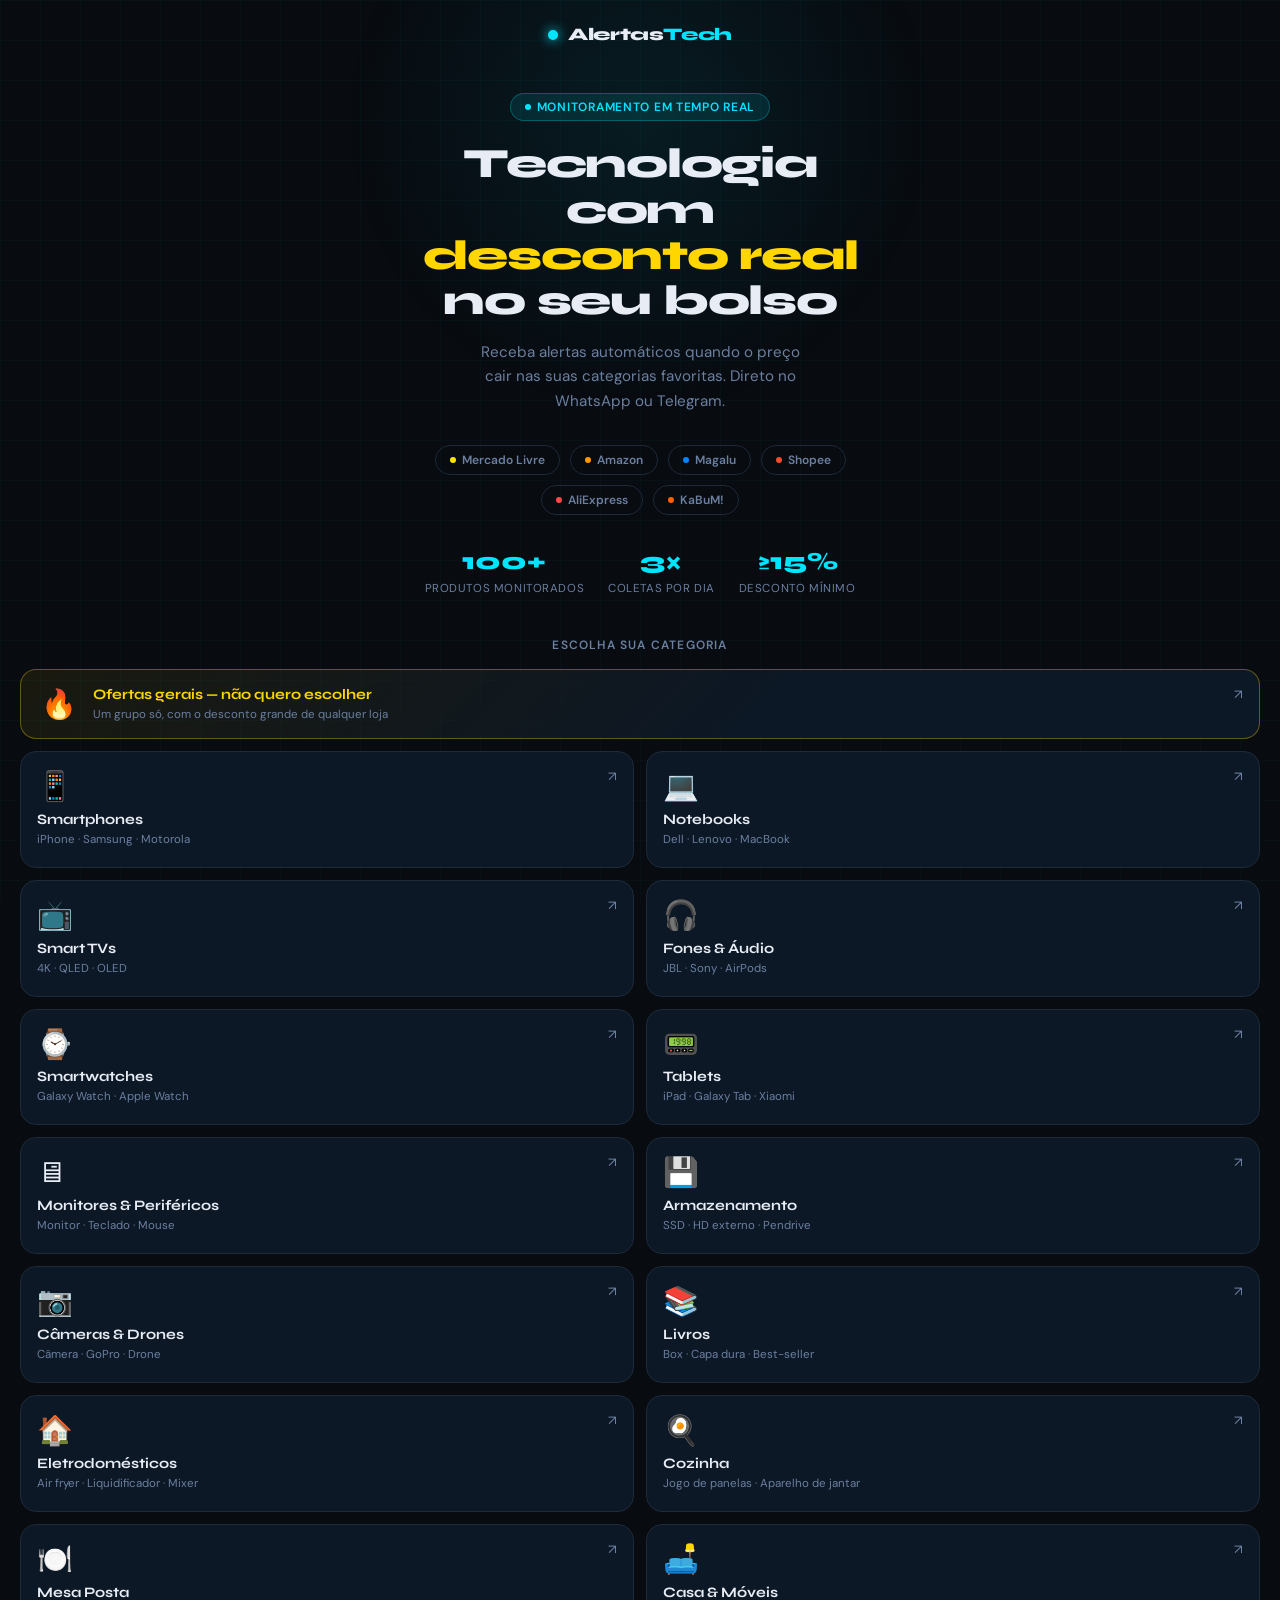
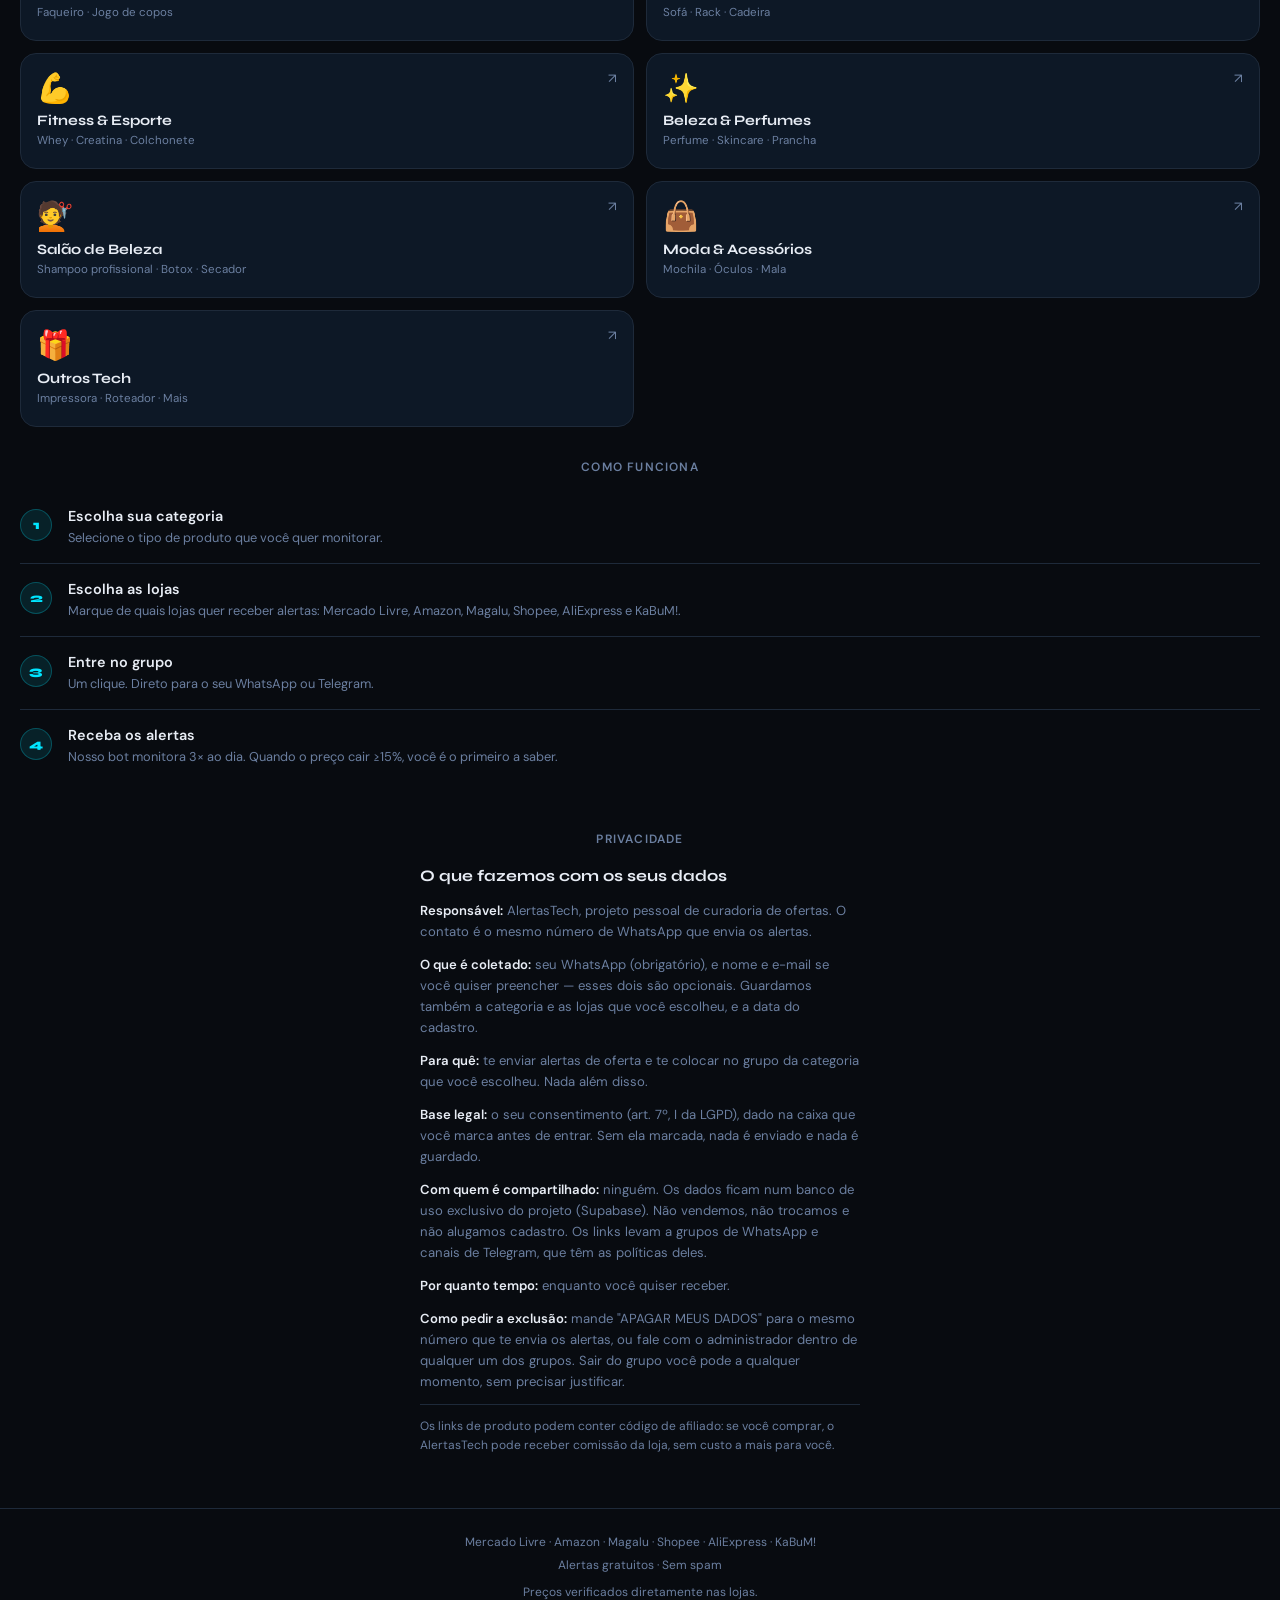
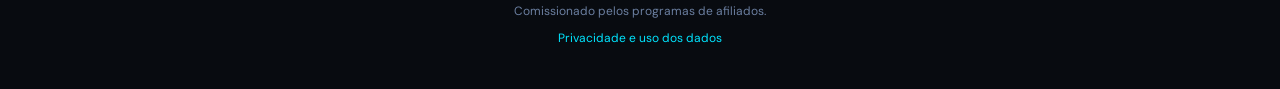
==== index.html @ dcb84d70 "feat(landing): card do Salao de Beleza, o 1o nicho de prestador de servico 20 categorias agora. O co" ====
<!DOCTYPE html>
<html lang="pt-BR">
<head>
<meta charset="UTF-8">
<meta name="viewport" content="width=device-width, initial-scale=1.0">
<title>AlertasTech — Ofertas de Tecnologia no seu WhatsApp ou Telegram</title>
<meta name="description" content="Receba alertas de ofertas reais em tecnologia diretamente no seu WhatsApp ou Telegram. Mercado Livre, Amazon e Magalu.">
<meta http-equiv="Cache-Control" content="no-cache, no-store, must-revalidate">
<meta http-equiv="Pragma" content="no-cache">
<meta http-equiv="Expires" content="0">
<link rel="preconnect" href="https://fonts.googleapis.com">
<link href="https://fonts.googleapis.com/css2?family=Syne:wght@700;800&family=DM+Sans:wght@400;500;600&display=swap" rel="stylesheet">
<style>
:root {
  --bg: #080B10;
  --surface: #0F1520;
  --border: #1E2A3A;
  --accent: #00E5FF;
  --accent2: #FFD600;
  --danger: #FF4D6D;
  --text: #E8EDF5;
  --muted: #6B7FA0;
  --card-bg: #0D1826;
}

*, *::before, *::after { box-sizing: border-box; margin: 0; padding: 0; }

body {
  background: var(--bg);
  color: var(--text);
  font-family: 'DM Sans', sans-serif;
  min-height: 100vh;
  overflow-x: hidden;
}

body::before {
  content: '';
  position: fixed;
  inset: 0;
  background-image:
    linear-gradient(rgba(0,229,255,.03) 1px, transparent 1px),
    linear-gradient(90deg, rgba(0,229,255,.03) 1px, transparent 1px);
  background-size: 40px 40px;
  pointer-events: none;
  z-index: 0;
}

body::after {
  content: '';
  position: fixed;
  top: -20%;
  left: 50%;
  transform: translateX(-50%);
  width: 600px;
  height: 600px;
  background: radial-gradient(circle, rgba(0,229,255,.08) 0%, transparent 70%);
  pointer-events: none;
  z-index: 0;
}

.container {
  max-width: 480px;
  margin: 0 auto;
  padding: 0 20px;
  position: relative;
  z-index: 1;
}

/* HEADER */
header {
  padding: 24px 20px 0;
  display: flex;
  align-items: center;
  justify-content: center;
  gap: 10px;
  position: relative;
  z-index: 1;
}
.logo-dot {
  width: 10px; height: 10px;
  background: var(--accent);
  border-radius: 50%;
  box-shadow: 0 0 12px var(--accent);
  animation: pulse 2s ease-in-out infinite;
}
@keyframes pulse {
  0%, 100% { opacity: 1; transform: scale(1); }
  50% { opacity: .6; transform: scale(1.4); }
}
.logo-text {
  font-family: 'Syne', sans-serif;
  font-size: 1.1rem;
  font-weight: 800;
  letter-spacing: -.02em;
  color: var(--text);
}
.logo-text span { color: var(--accent); }

/* HERO */
.hero {
  padding: 48px 20px 0;
  text-align: center;
  position: relative;
  z-index: 1;
}

.badge {
  display: inline-flex;
  align-items: center;
  gap: 6px;
  background: rgba(0,229,255,.1);
  border: 1px solid rgba(0,229,255,.25);
  border-radius: 100px;
  padding: 5px 14px;
  font-size: .75rem;
  font-weight: 600;
  color: var(--accent);
  letter-spacing: .06em;
  text-transform: uppercase;
  margin-bottom: 20px;
}
.badge-dot {
  width: 6px; height: 6px;
  background: var(--accent);
  border-radius: 50%;
  animation: pulse 1.5s ease-in-out infinite;
}

.hero h1 {
  font-family: 'Syne', sans-serif;
  font-size: clamp(2rem, 8vw, 2.6rem);
  font-weight: 800;
  line-height: 1.1;
  letter-spacing: -.03em;
  margin-bottom: 16px;
}
.hero h1 em {
  font-style: normal;
  color: var(--accent2);
  display: block;
}

.hero p {
  color: var(--muted);
  font-size: .95rem;
  line-height: 1.6;
  max-width: 340px;
  margin: 0 auto 32px;
}

/* LOJAS BADGES */
.lojas-hero {
  display: flex;
  justify-content: center;
  gap: 10px;
  flex-wrap: wrap;
  margin-bottom: 32px;
}
.loja-badge {
  display: inline-flex;
  align-items: center;
  gap: 6px;
  padding: 6px 14px;
  border-radius: 100px;
  border: 1px solid var(--border);
  font-size: .75rem;
  font-weight: 600;
  color: var(--muted);
}
.loja-badge-dot {
  width: 6px; height: 6px;
  border-radius: 50%;
  flex-shrink: 0;
}
.loja-badge-dot.ml { background: #FFE600; }
.loja-badge-dot.amz { background: #FF9900; }
.loja-badge-dot.mag { background: #0086FF; }
.loja-badge-dot.shp { background: #EE4D2D; }
.loja-badge-dot.ali { background: #FF4747; }
.loja-badge-dot.kbm { background: #FF6000; }

/* STATS */
.stats {
  display: flex;
  justify-content: center;
  gap: 24px;
  margin-bottom: 40px;
}
.stat {
  text-align: center;
}
.stat-num {
  font-family: 'Syne', sans-serif;
  font-size: 1.5rem;
  font-weight: 800;
  color: var(--accent);
  display: block;
}
.stat-label {
  font-size: .72rem;
  color: var(--muted);
  text-transform: uppercase;
  letter-spacing: .05em;
}

/* SECTION LABEL */
.section-label {
  text-align: center;
  font-size: .75rem;
  font-weight: 600;
  color: var(--muted);
  text-transform: uppercase;
  letter-spacing: .1em;
  margin-bottom: 16px;
  padding: 0 20px;
  position: relative;
  z-index: 1;
}

/* CATEGORIAS GRID */
.categorias {
  padding: 0 20px 32px;
  position: relative;
  z-index: 1;
}

.categorias-grid {
  display: grid;
  grid-template-columns: 1fr 1fr;
  gap: 12px;
}

.cat-card {
  background: var(--card-bg);
  border: 1px solid var(--border);
  border-radius: 16px;
  padding: 20px 16px;
  cursor: pointer;
  transition: all .2s ease;
  text-align: left;
  position: relative;
  overflow: hidden;
  -webkit-tap-highlight-color: transparent;
}
.cat-card::before {
  content: '';
  position: absolute;
  inset: 0;
  background: linear-gradient(135deg, rgba(0,229,255,.05) 0%, transparent 60%);
  opacity: 0;
  transition: opacity .2s;
}
.cat-card:hover::before,
.cat-card:active::before { opacity: 1; }
.cat-card:hover {
  border-color: rgba(0,229,255,.4);
  transform: translateY(-2px);
  box-shadow: 0 8px 24px rgba(0,0,0,.3), 0 0 0 1px rgba(0,229,255,.15);
}
.cat-card:active { transform: translateY(0); }

.cat-emoji {
  font-size: 1.8rem;
  display: block;
  margin-bottom: 10px;
  line-height: 1;
}
.cat-name {
  font-family: 'Syne', sans-serif;
  font-weight: 700;
  font-size: .9rem;
  color: var(--text);
  margin-bottom: 4px;
}
.cat-count {
  font-size: .72rem;
  color: var(--muted);
}
.cat-arrow {
  position: absolute;
  top: 16px; right: 16px;
  font-size: .85rem;
  color: var(--muted);
  transition: transform .2s, color .2s;
}
.cat-card:hover .cat-arrow {
  transform: translate(2px, -2px);
  color: var(--accent);
}

/* FULL WIDTH CARD */
.cat-card.full {
  grid-column: 1 / -1;
  display: flex;
  align-items: center;
  gap: 16px;
  padding: 16px 20px;
}
.cat-card.full .cat-emoji { margin-bottom: 0; }
.cat-card.full .cat-info { flex: 1; }

/* MODAL OVERLAY */
.modal-overlay {
  display: none;
  position: fixed;
  inset: 0;
  background: rgba(0,0,0,.8);
  backdrop-filter: blur(8px);
  z-index: 100;
  align-items: flex-end;
  justify-content: center;
}
.modal-overlay.active { display: flex; }

.modal {
  background: var(--surface);
  border: 1px solid var(--border);
  border-radius: 24px 24px 0 0;
  padding: 32px 24px 40px;
  width: 100%;
  max-width: 480px;
  max-height: 90vh;
  overflow-y: auto;
  animation: slideUp .3s cubic-bezier(.22,.61,.36,1);
}
@keyframes slideUp {
  from { transform: translateY(100%); opacity: 0; }
  to { transform: translateY(0); opacity: 1; }
}

.modal-handle {
  width: 40px; height: 4px;
  background: var(--border);
  border-radius: 2px;
  margin: 0 auto 24px;
}

.modal-cat {
  display: flex;
  align-items: center;
  gap: 12px;
  margin-bottom: 8px;
}
.modal-cat-emoji { font-size: 2rem; }
.modal-cat-name {
  font-family: 'Syne', sans-serif;
  font-size: 1.3rem;
  font-weight: 800;
}

.modal-subtitle {
  color: var(--muted);
  font-size: .875rem;
  margin-bottom: 28px;
  line-height: 1.5;
}

.modal-btns {
  display: flex;
  flex-direction: column;
  gap: 12px;
}

.btn {
  display: flex;
  align-items: center;
  justify-content: center;
  gap: 10px;
  padding: 16px 20px;
  border-radius: 14px;
  border: none;
  font-family: 'DM Sans', sans-serif;
  font-size: 1rem;
  font-weight: 600;
  cursor: pointer;
  text-decoration: none;
  transition: all .2s ease;
  -webkit-tap-highlight-color: transparent;
}

.btn-whatsapp {
  background: #25D366;
  color: #fff;
}
.btn-whatsapp:hover { background: #1ebe59; transform: translateY(-1px); }

.btn-telegram {
  background: #229ED9;
  color: #fff;
}
.btn-telegram:hover { background: #1b8ec2; transform: translateY(-1px); }

.btn-icon { font-size: 1.2rem; }

.btn:disabled {
  opacity: .35;
  cursor: not-allowed;
  transform: none !important;
  box-shadow: none !important;
}

/* STORE CHECKBOXES */
.lojas-section {
  margin-bottom: 16px;
}
.lojas-label {
  font-size: .75rem;
  font-weight: 600;
  color: var(--muted);
  text-transform: uppercase;
  letter-spacing: .08em;
  margin-bottom: 10px;
  display: block;
}
.lojas-grid {
  display: grid;
  grid-template-columns: 1fr 1fr;
  gap: 8px;
}
.loja-check {
  flex: 1;
  display: flex;
  align-items: center;
  gap: 8px;
  background: var(--card-bg);
  border: 1px solid var(--border);
  border-radius: 10px;
  padding: 10px 12px;
  cursor: pointer;
  user-select: none;
  transition: all .2s;
}
.loja-check:hover { border-color: rgba(0,229,255,.3); }
.loja-check input[type=checkbox] { display: none; }
.loja-check-ui {
  width: 18px; height: 18px;
  border: 2px solid var(--muted);
  border-radius: 4px;
  flex-shrink: 0;
  display: flex; align-items: center; justify-content: center;
  transition: all .2s;
  background: var(--bg);
}
.loja-check input:checked ~ .loja-check-ui {
  border-color: var(--accent);
  background: var(--accent);
}
.loja-check input:checked ~ .loja-check-ui::after {
  content: '\2713';
  color: var(--bg);
  font-size: .7rem;
  font-weight: 700;
}
.loja-check.ml input:checked ~ .loja-check-ui { border-color: #FFE600; background: #FFE600; }
.loja-check.ml input:checked ~ .loja-check-ui::after { color: #000; }
.loja-check.amz input:checked ~ .loja-check-ui { border-color: #FF9900; background: #FF9900; }
.loja-check.amz input:checked ~ .loja-check-ui::after { color: #000; }
.loja-check.mag input:checked ~ .loja-check-ui { border-color: #0086FF; background: #0086FF; }
.loja-check.mag input:checked ~ .loja-check-ui::after { color: #fff; }
.loja-check.shp input:checked ~ .loja-check-ui { border-color: #EE4D2D; background: #EE4D2D; }
.loja-check.shp input:checked ~ .loja-check-ui::after { color: #fff; }
.loja-check.ali input:checked ~ .loja-check-ui { border-color: #FF4747; background: #FF4747; }
.loja-check.ali input:checked ~ .loja-check-ui::after { color: #fff; }
.loja-check.kbm input:checked ~ .loja-check-ui { border-color: #FF6000; background: #FF6000; }
.loja-check.kbm input:checked ~ .loja-check-ui::after { color: #fff; }
.loja-check-name {
  font-size: .8rem;
  font-weight: 600;
  color: var(--text);
  line-height: 1.2;
}
.loja-check input:not(:checked) ~ .loja-check-name { color: var(--muted); }

/* CAPTCHA CHECKBOX */
.captcha-box {
  display: flex;
  align-items: center;
  gap: 14px;
  background: var(--card-bg);
  border: 1px solid var(--border);
  border-radius: 12px;
  padding: 14px 16px;
  margin-bottom: 16px;
  cursor: pointer;
  user-select: none;
  transition: border-color .2s;
}
.captcha-box:hover { border-color: rgba(0,229,255,.3); }
.captcha-box input[type=checkbox] { display: none; }

.captcha-check-ui {
  width: 24px; height: 24px;
  border: 2px solid var(--muted);
  border-radius: 4px;
  flex-shrink: 0;
  display: flex; align-items: center; justify-content: center;
  transition: all .2s;
  background: var(--bg);
}
.captcha-box input:checked ~ .captcha-check-ui {
  background: #4caf50;
  border-color: #4caf50;
}
.captcha-box input:checked ~ .captcha-check-ui::after {
  content: '\2713';
  color: #fff;
  font-size: .9rem;
  font-weight: 700;
}
.captcha-text { flex: 1; }
.captcha-label-txt {
  display: block;
  font-size: .9rem;
  font-weight: 600;
  color: var(--text);
}
.captcha-sub {
  font-size: .7rem;
  color: var(--muted);
}
.captcha-logo { font-size: 1.4rem; }

.field-group {
  display: flex;
  flex-direction: column;
  gap: 10px;
  margin-bottom: 16px;
}
.field-group input {
  background: var(--bg);
  border: 1px solid var(--border);
  border-radius: 12px;
  padding: 14px 16px;
  font-family: 'DM Sans', sans-serif;
  font-size: 1rem;
  color: var(--text);
  outline: none;
  transition: border-color .2s;
  -webkit-appearance: none;
}
.field-group input::placeholder { color: var(--muted); }
.field-group input:focus { border-color: rgba(0,229,255,.5); }
.field-group input:invalid:not(:placeholder-shown) { border-color: var(--danger); }

.form-erro {
  font-size: .8rem;
  color: var(--danger);
  margin-bottom: 8px;
  min-height: 18px;
}

.modal-close {
  margin-top: 16px;
  width: 100%;
  background: transparent;
  border: 1px solid var(--border);
  color: var(--muted);
  padding: 12px;
  border-radius: 12px;
  font-family: 'DM Sans', sans-serif;
  font-size: .875rem;
  cursor: pointer;
  transition: all .2s;
}
.modal-close:hover { background: var(--card-bg); color: var(--text); }

/* COMO FUNCIONA */
.how {
  padding: 0 20px 48px;
  position: relative;
  z-index: 1;
}
.how-steps {
  display: flex;
  flex-direction: column;
  gap: 0;
}
.step {
  display: flex;
  gap: 16px;
  align-items: flex-start;
  padding: 16px 0;
  border-bottom: 1px solid var(--border);
}
.step:last-child { border-bottom: none; }
.step-num {
  width: 32px; height: 32px;
  background: rgba(0,229,255,.1);
  border: 1px solid rgba(0,229,255,.25);
  border-radius: 50%;
  display: flex; align-items: center; justify-content: center;
  font-family: 'Syne', sans-serif;
  font-size: .8rem;
  font-weight: 800;
  color: var(--accent);
  flex-shrink: 0;
  margin-top: 2px;
}
.step-title {
  font-weight: 600;
  font-size: .9rem;
  margin-bottom: 3px;
}
.step-desc {
  font-size: .8rem;
  color: var(--muted);
  line-height: 1.5;
}

/* FOOTER */
footer {
  text-align: center;
  padding: 24px 20px 40px;
  color: var(--muted);
  font-size: .75rem;
  line-height: 1.6;
  position: relative;
  z-index: 1;
  border-top: 1px solid var(--border);
}
footer a { color: var(--accent); text-decoration: none; }

/* OFERTAS GERAIS — o card de quem não quer escolher categoria */
.cat-card.destaque {
  border-color: rgba(255,214,0,.35);
  background: linear-gradient(135deg, rgba(255,214,0,.07) 0%, var(--card-bg) 60%);
}
.cat-card.destaque .cat-name { color: var(--accent2); }

/* CONSENTIMENTO (LGPD) */
.consent-box { align-items: flex-start; }
.consent-box .captcha-check-ui { margin-top: 2px; }
.consent-box .captcha-sub { line-height: 1.5; }
.consent-link {
  font-size: .75rem;
  margin: -8px 0 14px;
  text-align: right;
}
.consent-link a { color: var(--accent); text-decoration: underline; }

/* AVISOS DO FORMULÁRIO */
.tg-nota {
  font-size: .75rem;
  color: var(--muted);
  margin-top: 10px;
  line-height: 1.5;
}
.form-aviso {
  display: none;
  margin-top: 12px;
  padding: 12px 14px;
  border-radius: 12px;
  border: 1px solid rgba(255,214,0,.4);
  background: rgba(255,214,0,.08);
  color: var(--accent2);
  font-size: .8rem;
  line-height: 1.5;
}
.form-aviso.ativo { display: block; }
.form-aviso a { color: var(--accent); }

/* PRIVACIDADE */
.privacidade {
  max-width: 480px;
  margin: 0 auto;
  padding: 0 20px 40px;
  position: relative;
  z-index: 1;
  font-size: .82rem;
  line-height: 1.6;
  color: var(--muted);
}
.privacidade p { margin-bottom: 12px; }
.privacidade strong { color: var(--text); font-weight: 600; }
.priv-titulo {
  font-family: 'Syne', sans-serif;
  font-size: 1rem;
  color: var(--text);
  margin-bottom: 12px;
}
.priv-rodape {
  border-top: 1px solid var(--border);
  padding-top: 12px;
  font-size: .75rem;
}

@keyframes tapVibrate {
  0%, 100% { transform: scale(1); }
  50% { transform: scale(.96); }
}
.tapped { animation: tapVibrate .15s ease; }
</style>
</head>
<body>

<header>
  <div class="logo-dot"></div>
  <div class="logo-text">Alertas<span>Tech</span></div>
</header>

<!-- <main> existe para o leitor de tela: com ele, quem usa NVDA/VoiceOver pula
     direto ao conteúdo em vez de ouvir o cabeçalho a cada visita. Sem ele o
     Lighthouse reprovava `landmark-one-main`. -->
<main>

<section class="hero">
  <div class="container">
    <div class="badge"><span class="badge-dot"></span>Monitoramento em tempo real</div>
    <h1>Tecnologia com <em>desconto real</em> no seu bolso</h1>
    <p>Receba alertas automáticos quando o preço cair nas suas categorias favoritas. Direto no WhatsApp ou Telegram.</p>

    <div class="lojas-hero">
      <span class="loja-badge"><span class="loja-badge-dot ml"></span>Mercado Livre</span>
      <span class="loja-badge"><span class="loja-badge-dot amz"></span>Amazon</span>
      <span class="loja-badge"><span class="loja-badge-dot mag"></span>Magalu</span>
      <span class="loja-badge"><span class="loja-badge-dot shp"></span>Shopee</span>
      <span class="loja-badge"><span class="loja-badge-dot ali"></span>AliExpress</span>
      <span class="loja-badge"><span class="loja-badge-dot kbm"></span>KaBuM!</span>
    </div>

    <div class="stats">
      <div class="stat">
        <span class="stat-num" id="stat-produtos">100+</span>
        <span class="stat-label">Produtos monitorados</span>
      </div>
      <div class="stat">
        <span class="stat-num">3&times;</span>
        <span class="stat-label">Coletas por dia</span>
      </div>
      <div class="stat">
        <span class="stat-num">&ge;15%</span>
        <span class="stat-label">Desconto m&iacute;nimo</span>
      </div>
    </div>
  </div>
</section>

<div class="section-label">Escolha sua categoria</div>

<section class="categorias">
  <div class="categorias-grid">

    <div class="cat-card full destaque" data-slug="geral" onclick="abrirModal('🔥','Ofertas gerais','geral')">
      <span class="cat-emoji">🔥</span>
      <div class="cat-info">
        <div class="cat-name">Ofertas gerais — não quero escolher</div>
        <div class="cat-count">Um grupo só, com o desconto grande de qualquer loja</div>
      </div>
      <span class="cat-arrow">↗</span>
    </div>

    <div class="cat-card" data-slug="smartphone" onclick="abrirModal('📱','Smartphones','smartphone')">
      <span class="cat-emoji">📱</span>
      <div class="cat-name">Smartphones</div>
      <div class="cat-count">iPhone · Samsung · Motorola</div>
      <span class="cat-arrow">↗</span>
    </div>

    <div class="cat-card" data-slug="notebook" onclick="abrirModal('💻','Notebooks','notebook')">
      <span class="cat-emoji">💻</span>
      <div class="cat-name">Notebooks</div>
      <div class="cat-count">Dell · Lenovo · MacBook</div>
      <span class="cat-arrow">↗</span>
    </div>

    <div class="cat-card" data-slug="smart-tv" onclick="abrirModal('📺','Smart TVs','smart-tv')">
      <span class="cat-emoji">📺</span>
      <div class="cat-name">Smart TVs</div>
      <div class="cat-count">4K · QLED · OLED</div>
      <span class="cat-arrow">↗</span>
    </div>

    <div class="cat-card" data-slug="fone-audio" onclick="abrirModal('🎧','Fones & Áudio','fone-audio')">
      <span class="cat-emoji">🎧</span>
      <div class="cat-name">Fones & Áudio</div>
      <div class="cat-count">JBL · Sony · AirPods</div>
      <span class="cat-arrow">↗</span>
    </div>

    <div class="cat-card" data-slug="smartwatch" onclick="abrirModal('⌚','Smartwatches','smartwatch')">
      <span class="cat-emoji">⌚</span>
      <div class="cat-name">Smartwatches</div>
      <div class="cat-count">Galaxy Watch · Apple Watch</div>
      <span class="cat-arrow">↗</span>
    </div>

    <div class="cat-card" data-slug="tablet" onclick="abrirModal('📟','Tablets','tablet')">
      <span class="cat-emoji">📟</span>
      <div class="cat-name">Tablets</div>
      <div class="cat-count">iPad · Galaxy Tab · Xiaomi</div>
      <span class="cat-arrow">↗</span>
    </div>

    <div class="cat-card" data-slug="monitor" onclick="abrirModal('🖥','Monitores & Periféricos','monitor')">
      <span class="cat-emoji">🖥</span>
      <div class="cat-name">Monitores & Periféricos</div>
      <div class="cat-count">Monitor · Teclado · Mouse</div>
      <span class="cat-arrow">↗</span>
    </div>

    <div class="cat-card" data-slug="armazenamento" onclick="abrirModal('💾','Armazenamento','armazenamento')">
      <span class="cat-emoji">💾</span>
      <div class="cat-name">Armazenamento</div>
      <div class="cat-count">SSD · HD externo · Pendrive</div>
      <span class="cat-arrow">↗</span>
    </div>

    <div class="cat-card" data-slug="camera" onclick="abrirModal('📷','Câmeras & Drones','camera')">
      <span class="cat-emoji">📷</span>
      <div class="cat-name">Câmeras & Drones</div>
      <div class="cat-count">Câmera · GoPro · Drone</div>
      <span class="cat-arrow">↗</span>
    </div>

    <div class="cat-card" data-slug="livros" onclick="abrirModal('📚','Livros','livros')">
      <span class="cat-emoji">📚</span>
      <div class="cat-name">Livros</div>
      <div class="cat-count">Box · Capa dura · Best-seller</div>
      <span class="cat-arrow">↗</span>
    </div>

    <div class="cat-card" data-slug="eletrodomestico" onclick="abrirModal('🏠','Eletrodomésticos','eletrodomestico')">
      <span class="cat-emoji">🏠</span>
      <div class="cat-name">Eletrodomésticos</div>
      <div class="cat-count">Air fryer · Liquidificador · Mixer</div>
      <span class="cat-arrow">↗</span>
    </div>

    <div class="cat-card" data-slug="cozinha" onclick="abrirModal('🍳','Cozinha','cozinha')">
      <span class="cat-emoji">🍳</span>
      <div class="cat-name">Cozinha</div>
      <div class="cat-count">Jogo de panelas · Aparelho de jantar</div>
      <span class="cat-arrow">↗</span>
    </div>

    <div class="cat-card" data-slug="mesa-posta" onclick="abrirModal('🍽️','Mesa Posta','mesa-posta')">
      <span class="cat-emoji">🍽️</span>
      <div class="cat-name">Mesa Posta</div>
      <div class="cat-count">Faqueiro · Jogo de copos</div>
      <span class="cat-arrow">↗</span>
    </div>

    <div class="cat-card" data-slug="casa-moveis" onclick="abrirModal('🛋️','Casa & Móveis','casa-moveis')">
      <span class="cat-emoji">🛋️</span>
      <div class="cat-name">Casa & Móveis</div>
      <div class="cat-count">Sofá · Rack · Cadeira</div>
      <span class="cat-arrow">↗</span>
    </div>

    <div class="cat-card" data-slug="fitness" onclick="abrirModal('💪','Fitness & Esporte','fitness')">
      <span class="cat-emoji">💪</span>
      <div class="cat-name">Fitness & Esporte</div>
      <div class="cat-count">Whey · Creatina · Colchonete</div>
      <span class="cat-arrow">↗</span>
    </div>

    <div class="cat-card" data-slug="beleza" onclick="abrirModal('✨','Beleza & Perfumes','beleza')">
      <span class="cat-emoji">✨</span>
      <div class="cat-name">Beleza & Perfumes</div>
      <div class="cat-count">Perfume · Skincare · Prancha</div>
      <span class="cat-arrow">↗</span>
    </div>

    <div class="cat-card" data-slug="salao" onclick="abrirModal('💇','Salão de Beleza','salao')">
      <span class="cat-emoji">💇</span>
      <div class="cat-name">Salão de Beleza</div>
      <div class="cat-count">Shampoo profissional · Botox · Secador</div>
      <span class="cat-arrow">↗</span>
    </div>

    <div class="cat-card" data-slug="moda" onclick="abrirModal('👜','Moda & Acessórios','moda')">
      <span class="cat-emoji">👜</span>
      <div class="cat-name">Moda & Acessórios</div>
      <div class="cat-count">Mochila · Óculos · Mala</div>
      <span class="cat-arrow">↗</span>
    </div>

    <div class="cat-card" data-slug="outros" onclick="abrirModal('🎁','Outros Tech','outros')">
      <span class="cat-emoji">🎁</span>
      <div class="cat-name">Outros Tech</div>
      <div class="cat-count">Impressora · Roteador · Mais</div>
      <span class="cat-arrow">↗</span>
    </div>

  </div>
</section>

<div class="section-label">Como funciona</div>

<section class="how">
  <div class="how-steps">
    <div class="step">
      <div class="step-num">1</div>
      <div>
        <div class="step-title">Escolha sua categoria</div>
        <div class="step-desc">Selecione o tipo de produto que você quer monitorar.</div>
      </div>
    </div>
    <div class="step">
      <div class="step-num">2</div>
      <div>
        <div class="step-title">Escolha as lojas</div>
        <div class="step-desc">Marque de quais lojas quer receber alertas: Mercado Livre, Amazon, Magalu, Shopee, AliExpress e KaBuM!.</div>
      </div>
    </div>
    <div class="step">
      <div class="step-num">3</div>
      <div>
        <div class="step-title">Entre no grupo</div>
        <div class="step-desc">Um clique. Direto para o seu WhatsApp ou Telegram.</div>
      </div>
    </div>
    <div class="step">
      <div class="step-num">4</div>
      <div>
        <div class="step-title">Receba os alertas</div>
        <div class="step-desc">Nosso bot monitora 3× ao dia. Quando o preço cair ≥15%, você é o primeiro a saber.</div>
      </div>
    </div>
  </div>
</section>

<div class="section-label">Privacidade</div>

<section class="privacidade" id="privacidade">
  <h2 class="priv-titulo">O que fazemos com os seus dados</h2>
  <p><strong>Responsável:</strong> AlertasTech, projeto pessoal de curadoria de
    ofertas. O contato é o mesmo número de WhatsApp que envia os alertas.</p>
  <p><strong>O que é coletado:</strong> seu WhatsApp (obrigatório), e nome e
    e-mail se você quiser preencher — esses dois são opcionais. Guardamos
    também a categoria e as lojas que você escolheu, e a data do cadastro.</p>
  <p><strong>Para quê:</strong> te enviar alertas de oferta e te colocar no
    grupo da categoria que você escolheu. Nada além disso.</p>
  <p><strong>Base legal:</strong> o seu consentimento (art. 7º, I da LGPD),
    dado na caixa que você marca antes de entrar. Sem ela marcada, nada é
    enviado e nada é guardado.</p>
  <p><strong>Com quem é compartilhado:</strong> ninguém. Os dados ficam num
    banco de uso exclusivo do projeto (Supabase). Não vendemos, não trocamos e
    não alugamos cadastro. Os links levam a grupos de WhatsApp e canais de
    Telegram, que têm as políticas deles.</p>
  <p><strong>Por quanto tempo:</strong> enquanto você quiser receber.</p>
  <p><strong>Como pedir a exclusão:</strong> mande "APAGAR MEUS DADOS" para o
    mesmo número que te envia os alertas, ou fale com o administrador dentro de
    qualquer um dos grupos. Sair do grupo você pode a qualquer momento, sem
    precisar justificar.</p>
  <p class="priv-rodape">Os links de produto podem conter código de afiliado: se
    você comprar, o AlertasTech pode receber comissão da loja, sem custo a mais
    para você.</p>
</section>

</main>

<footer>
  <p>Mercado Livre · Amazon · Magalu · Shopee · AliExpress · KaBuM!</p>
  <p style="margin-top:4px">Alertas gratuitos · Sem spam</p>
  <p style="margin-top:8px">Preços verificados diretamente nas lojas.<br>Comissionado pelos programas de afiliados.</p>
  <p style="margin-top:8px"><a href="#privacidade">Privacidade e uso dos dados</a></p>
</footer>

<!-- MODAL -->
<div class="modal-overlay" id="modal" onclick="fecharModal(event)">
  <div class="modal">
    <div class="modal-handle"></div>
    <div class="modal-cat">
      <span class="modal-cat-emoji" id="modal-emoji">📱</span>
      <span class="modal-cat-name" id="modal-nome">Smartphones</span>
    </div>
    <p class="modal-subtitle">Deixa seu contato e escolha de quais lojas quer receber alertas.</p>

    <form id="lead-form" onsubmit="submeterLead(event)">
      <input type="text" id="hp-field" name="website" tabindex="-1"
        autocomplete="off" style="position:absolute;left:-9999px;opacity:0;height:0">

      <div class="field-group">
        <input type="text" id="lead-nome" placeholder="Seu nome (opcional)"
          autocomplete="name" maxlength="60" oninput="checarCampos()">
        <input type="email" id="lead-email" placeholder="E-mail (opcional)"
          autocomplete="email" maxlength="100" oninput="checarCampos()">
        <input type="tel" id="lead-tel" placeholder="WhatsApp com DDD (obrigatório)"
          autocomplete="tel" required oninput="checarCampos()">
      </div>

      <div class="lojas-section">
        <span class="lojas-label">De quais lojas quer alertas?</span>
        <div class="lojas-grid">
          <label class="loja-check ml">
            <input type="checkbox" id="loja-ml" value="mercadolivre" checked onchange="checarCampos()">
            <span class="loja-check-ui"></span>
            <span class="loja-check-name">Mercado Livre</span>
          </label>
          <label class="loja-check amz">
            <input type="checkbox" id="loja-amz" value="amazon" onchange="checarCampos()">
            <span class="loja-check-ui"></span>
            <span class="loja-check-name">Amazon</span>
          </label>
          <label class="loja-check mag">
            <input type="checkbox" id="loja-mag" value="magalu" onchange="checarCampos()">
            <span class="loja-check-ui"></span>
            <span class="loja-check-name">Magalu</span>
          </label>
          <label class="loja-check shp">
            <input type="checkbox" id="loja-shp" value="shopee" onchange="checarCampos()">
            <span class="loja-check-ui"></span>
            <span class="loja-check-name">Shopee</span>
          </label>
          <label class="loja-check ali">
            <input type="checkbox" id="loja-ali" value="aliexpress" onchange="checarCampos()">
            <span class="loja-check-ui"></span>
            <span class="loja-check-name">AliExpress</span>
          </label>
          <label class="loja-check kbm">
            <input type="checkbox" id="loja-kbm" value="kabum" onchange="checarCampos()">
            <span class="loja-check-ui"></span>
            <span class="loja-check-name">KaBuM!</span>
          </label>
        </div>
      </div>

      <label class="captcha-box" id="captcha-label">
        <input type="checkbox" id="captcha-check" onchange="checarCampos()">
        <span class="captcha-check-ui"></span>
        <div class="captcha-text">
          <span class="captcha-label-txt">Não sou um robô</span>
          <span class="captcha-sub">Verificação de segurança</span>
        </div>
        <div class="captcha-logo">🛡️</div>
      </label>

      <label class="captcha-box consent-box">
        <input type="checkbox" id="consent-check" onchange="marcarConsentimento()">
        <span class="captcha-check-ui"></span>
        <div class="captcha-text">
          <span class="captcha-label-txt">Autorizo receber as ofertas</span>
          <span class="captcha-sub">Guardar meu nome, e-mail e WhatsApp para me
            mandar ofertas e me colocar no grupo de
            <strong id="consent-cat">Smartphones</strong>. Posso pedir a
            exclusão quando quiser.</span>
        </div>
      </label>
      <!-- Em aba nova de propósito: o modal cobre a página, e fechar o modal
           para ler a política faria a pessoa preencher tudo de novo. -->
      <p class="consent-link"><a href="#privacidade" target="_blank" rel="noopener">O que fazemos com seus dados</a></p>

      <p id="form-erro" class="form-erro"></p>
      <div class="modal-btns">
        <button type="submit" class="btn btn-whatsapp" id="btn-whatsapp"
          data-plat="wpp" disabled>
          <span class="btn-icon">💬</span> Entrar pelo WhatsApp
        </button>
        <button type="submit" class="btn btn-telegram" id="btn-telegram"
          data-plat="tg" disabled>
          <span class="btn-icon">✈️</span> Entrar pelo Telegram
        </button>
      </div>
      <p id="tg-nota" class="tg-nota"></p>
      <!-- Sem este aviso a página fingia sucesso quando o cadastro falhava. -->
      <p id="form-aviso" class="form-aviso"></p>
    </form>

    <button class="modal-close" onclick="fecharModal()">Cancelar</button>
  </div>
</div>

<script>
// ── CONFIG ──────────────────────────────────────────
const SUPABASE_URL  = 'https://jfuqmjbxzhoceycauhys.supabase.co';
const SUPABASE_ANON = 'eyJhbGciOiJIUzI1NiIsInR5cCI6IkpXVCJ9.eyJpc3MiOiJzdXBhYmFzZSIsInJlZiI6ImpmdXFtamJ4emhvY2V5Y2F1aHlzIiwicm9sZSI6ImFub24iLCJpYXQiOjE3NzgxNzc5MDMsImV4cCI6MjA5Mzc1MzkwM30.JuBLqxfyfaRClDIvwSoiDGsDLSAVHSwTI4eAayMyLvU';

// As 8 categorias criadas em 25/08/2026 ainda não têm canal próprio no
// Telegram: o motor manda todas para o canal de "outros". A landing avisa isso
// em vez de fingir que cada uma tem o seu.
const TELEGRAM_FALLBACK = 'https://t.me/alertatechoutrosprodutos';

// Convite de WhatsApp muda quando alguém revoga, e a página não tem como
// saber. Este bloco é REESCRITO por `scripts/sincronizar_landing.py`, que
// pergunta o convite atual ao gateway do OpenWA — não edite à mão.
// GRUPOS:INICIO (gerado por scripts/sincronizar_landing.py)
const GRUPOS = {
  'geral':           { tg: null, wpp: 'https://chat.whatsapp.com/JaSa6KFkq30Ea24cJWx2za' },
  'smartphone':      { tg: 'https://t.me/alertatech_smartphone', wpp: 'https://chat.whatsapp.com/F2jZYz7jPjP9JFKTvl83F9' },
  'notebook':        { tg: 'https://t.me/alertatechnotebook', wpp: 'https://chat.whatsapp.com/BDBWJS2sBvA2oGk7UfCt5L' },
  'smart-tv':        { tg: 'https://t.me/alertatechsmarttvs', wpp: 'https://chat.whatsapp.com/K1Ib4Mn00vZApwLvF6d7ST' },
  'fone-audio':      { tg: 'https://t.me/alertatechFoneseAudio', wpp: 'https://chat.whatsapp.com/EGUo43WqI4RFQFhfTVSQts' },
  'smartwatch':      { tg: 'https://t.me/alertarechsmartwatch', wpp: 'https://chat.whatsapp.com/L5aWqcj0j1RL7cQbdBNuig' },
  'tablet':          { tg: 'https://t.me/alertatechtablet', wpp: 'https://chat.whatsapp.com/LBP4X0ZvK327KDX8VyLwfs' },
  'monitor':         { tg: 'https://t.me/monitoreperiferico', wpp: 'https://chat.whatsapp.com/JRgncBgVN0CClDaQzGGYTN' },
  'armazenamento':   { tg: 'https://t.me/alertatecharmazenamento', wpp: 'https://chat.whatsapp.com/CXWxsm29bJW09IyVk68uKt' },
  'camera':          { tg: 'https://t.me/alertatechcameras', wpp: 'https://chat.whatsapp.com/CD09VogNTSx6Qcn0UTd1YU' },
  'livros':          { tg: 'https://t.me/alertatechoutrosprodutos', wpp: 'https://chat.whatsapp.com/FF2rXTfphxT93dBRBym5Bc' },
  'eletrodomestico': { tg: 'https://t.me/alertatechoutrosprodutos', wpp: 'https://chat.whatsapp.com/LoELGKzQf3JDuFiK42uphy' },
  'cozinha':         { tg: 'https://t.me/alertatechoutrosprodutos', wpp: 'https://chat.whatsapp.com/E4XruWOnsTo9y5WOz6DkBo' },
  'mesa-posta':      { tg: 'https://t.me/alertatechoutrosprodutos', wpp: 'https://chat.whatsapp.com/HPCyzUhV3mbDqznpcASIvQ' },
  'casa-moveis':     { tg: 'https://t.me/alertatechoutrosprodutos', wpp: 'https://chat.whatsapp.com/JesM9T2DaXm9n2qsZ605Tz' },
  'fitness':         { tg: 'https://t.me/alertatechoutrosprodutos', wpp: 'https://chat.whatsapp.com/HWhxKTbS5P681DplTaJWX3' },
  'beleza':          { tg: 'https://t.me/alertatechoutrosprodutos', wpp: 'https://chat.whatsapp.com/LHRp0BRxsDM5MgXmBI6VGR' },
  'salao':           { tg: null, wpp: 'https://chat.whatsapp.com/CfN9CT2HnWGGpK2qaQ2KFm' },
  'moda':            { tg: 'https://t.me/alertatechoutrosprodutos', wpp: 'https://chat.whatsapp.com/EOJprKSQGI930gRRclVan2' },
  'outros':          { tg: 'https://t.me/alertatechoutrosprodutos', wpp: 'https://chat.whatsapp.com/FFvyqzf0VflJYbR5tfPOAK' },
};
// GRUPOS:FIM

// ── ORIGEM DA VISITA ─────────────────────────────────
// Campanha sem medir origem não é campanha, é gasto. Todo lead sai daqui com
// origem preenchida: UTM da URL, senão o domínio de quem indicou, senão
// 'direto'. Lead sem origem é o que estraga relatório de campanha.
const UTM_MAX = 120;
// O valor vem da URL — ou seja, do mundo — e vai para o banco. Só passa o
// inocente; o resto é descartado, não "consertado".
const UTM_ACEITO = /^[A-Za-z0-9._+ -]+$/;
const CHAVE_ORIGEM = 'alertastech:origem';
const SEM_ORIGEM = { origem: 'direto', meio: null, campanha: null };

function limparUtm(valor) {
  if (typeof valor !== 'string') return null;
  const cru = valor.trim();
  if (!cru || !UTM_ACEITO.test(cru)) return null;
  return cru.slice(0, UTM_MAX);
}

function origemDaUrl() {
  const params = new URLSearchParams(location.search || '');
  const origem = limparUtm(params.get('utm_source'));
  if (!origem) return null;   // sem source não há campanha para atribuir
  return {
    origem,
    meio: limparUtm(params.get('utm_medium')),
    campanha: limparUtm(params.get('utm_campaign')),
  };
}

function origemDoReferrer() {
  try {
    const host = new URL(document.referrer).hostname.replace(/^www\./, '');
    if (!host || host === location.hostname) return null;   // navegação interna
    return { origem: host, meio: 'referrer', campanha: null };
  } catch (_) {
    return null;
  }
}

function lerOrigemGuardada() {
  try {
    const bruto = JSON.parse(sessionStorage.getItem(CHAVE_ORIGEM) || 'null');
    // A sessão é do visitante: dá para editar à mão. Limpa de novo na leitura.
    const origem = bruto && limparUtm(bruto.origem);
    if (!origem) return null;
    return { origem, meio: limparUtm(bruto.meio), campanha: limparUtm(bruto.campanha) };
  } catch (_) {
    return null;
  }
}

function guardarOrigem(origem) {
  try {
    sessionStorage.setItem(CHAVE_ORIGEM, JSON.stringify(origem));
  } catch (_) {}   // Safari privado bloqueia storage — e nem por isso perdemos o lead
  return origem;
}

function origemDaVisita() {
  const daUrl = origemDaUrl();
  if (daUrl) return guardarOrigem(daUrl);          // clique de campanha é explícito
  const guardada = lerOrigemGuardada();
  if (guardada) return guardada;                   // recarregou sem UTM: vale a 1ª visita
  return guardarOrigem(origemDoReferrer() || SEM_ORIGEM);
}

let origemMemo = null;
function origemParaEnviar() {
  if (!origemMemo) {
    try {
      origemMemo = origemDaVisita();
    } catch (_) {
      origemMemo = SEM_ORIGEM;   // telemetria nunca custa um cadastro
    }
  }
  return origemMemo;
}

// ── STATE ────────────────────────────────────────────
let categoriaAtual = '';
let plataformaEscolhida = '';
const BOT_THRESHOLD_MS = 1500;
let modalAbertaEm = 0;
let consentimentoEm = null;

// O instante do ACEITE, não o do envio: é essa a prova que a LGPD pede como
// base legal (art. 7º, I) e é ela que sustenta o link de afiliado — a política
// de Associados da Amazon só admite comunicação "desde que tais comunicações
// sejam solicitadas". Sem o aceite guardado, não há como mostrar que foi.
function marcarConsentimento() {
  consentimentoEm = document.getElementById('consent-check').checked
    ? new Date().toISOString()
    : null;
  checarCampos();
}

// ── VALIDAÇÃO ────────────────────────────────────────
const LOJA_IDS = ['loja-ml', 'loja-amz', 'loja-mag', 'loja-shp', 'loja-ali', 'loja-kbm'];

function getLojasEscolhidas() {
  return LOJA_IDS
    .map(id => document.getElementById(id))
    .filter(el => el.checked)
    .map(el => el.value);
}

function checarCampos() {
  const tel      = document.getElementById('lead-tel').value.replace(/\D/g, '');
  const captcha  = document.getElementById('captcha-check').checked;
  const consent  = document.getElementById('consent-check').checked;
  const lojas    = getLojasEscolhidas();
  const ok       = tel.length >= 8 && captcha && consent && lojas.length > 0;
  document.getElementById('btn-whatsapp').disabled = !ok;
  document.getElementById('btn-telegram').disabled = !ok;
}

// ── MODAL ────────────────────────────────────────────
function abrirModal(emoji, nome, slug) {
  categoriaAtual = slug;
  document.getElementById('modal-emoji').textContent = emoji;
  document.getElementById('modal-nome').textContent = nome;
  document.getElementById('form-erro').textContent = '';
  document.getElementById('lead-nome').value = '';
  document.getElementById('lead-email').value = '';
  document.getElementById('lead-tel').value = '';
  document.getElementById('hp-field').value = '';
  document.getElementById('captcha-check').checked = false;
  document.getElementById('consent-check').checked = false;
  consentimentoEm = null;
  document.getElementById('consent-cat').textContent =
    slug === 'geral' ? 'ofertas que eu escolher' : nome;
  limparAviso();
  // As categorias novas ainda não têm canal próprio no Telegram. Dizer isso é
  // melhor que a pessoa entrar num canal com outro nome e achar que errou.
  const links = GRUPOS[slug] || {};
  document.getElementById('tg-nota').textContent =
    (links.tg === TELEGRAM_FALLBACK && slug !== 'outros')
      ? 'No Telegram esta categoria sai no canal Outros Tech — o canal próprio ainda não existe.'
      : '';
  // Sem canal no Telegram (é o caso das ofertas gerais) o botão some: botão que
  // não leva a lugar nenhum é promessa quebrada.
  document.getElementById('btn-telegram').style.display = links.tg ? '' : 'none';
  LOJA_IDS.forEach(id => document.getElementById(id).checked = id === 'loja-ml');
  document.getElementById('btn-whatsapp').disabled = true;
  document.getElementById('btn-telegram').disabled = true;
  modalAbertaEm = Date.now();
  document.getElementById('modal').classList.add('active');
  document.body.style.overflow = 'hidden';
  setTimeout(() => document.getElementById('lead-tel').focus(), 300);
}

function fecharModal(e) {
  if (e && e.target !== document.getElementById('modal')) return;
  document.getElementById('modal').classList.remove('active');
  document.body.style.overflow = '';
}

// ── DESTINO E AVISOS ─────────────────────────────────
function destinoDaCategoria() {
  const links = GRUPOS[categoriaAtual] || {};
  if (plataformaEscolhida === 'tg' && links.tg) return links.tg;
  return links.wpp || null;
}

function abrirDestino(destino) {
  if (!destino) return false;
  const aba = window.open(destino, '_blank');
  return !!aba;   // false = o navegador barrou a aba
}

function limparAviso() {
  const aviso = document.getElementById('form-aviso');
  aviso.innerHTML = '';
  aviso.classList.remove('ativo');
}

function mostrarAviso(html) {
  const aviso = document.getElementById('form-aviso');
  aviso.innerHTML = html;
  aviso.classList.add('ativo');
}

function linkManual(destino) {
  return destino
    ? ' <a href="' + destino + '" target="_blank" rel="noopener">Abrir o grupo aqui</a>.'
    : ' Não achei o link do grupo — fale com o administrador.';
}

// Antes desta função a página fingia sucesso: o cadastro falhava, ninguém
// via nada e nenhum lead era gravado. Falha silenciosa é o inimigo.
function mostrarFalhaDeCadastro(detalhe, destino) {
  mostrarAviso('⚠️ Não consegui salvar seu cadastro (' + detalhe + '). ' +
    'Seu convite para o grupo continua valendo, mas para receber os alertas ' +
    'no seu WhatsApp tente de novo daqui a pouco.' + linkManual(destino));
}

async function salvarLead(dados) {
  try {
    const res = await fetch(`${SUPABASE_URL}/rest/v1/leads`, {
      method: 'POST',
      headers: {
        'apikey': SUPABASE_ANON,
        'Authorization': `Bearer ${SUPABASE_ANON}`,
        'Content-Type': 'application/json',
        'Prefer': 'return=minimal',
      },
      body: JSON.stringify(dados),
    });
    return res.ok ? { ok: true } : { ok: false, detalhe: 'erro ' + res.status };
  } catch (err) {
    return { ok: false, detalhe: 'sem conexão' };
  }
}

// ── SUBMISSÃO ────────────────────────────────────────
async function submeterLead(e) {
  e.preventDefault();
  const btn = e.submitter;
  plataformaEscolhida = btn ? btn.dataset.plat : 'wpp';

  const nome  = document.getElementById('lead-nome').value.trim();
  const email = document.getElementById('lead-email').value.trim() || null;
  const tel   = document.getElementById('lead-tel').value.replace(/\D/g, '');
  const lojas = getLojasEscolhidas();
  const erro  = document.getElementById('form-erro');
  limparAviso();

  if (tel.length < 8) {
    erro.textContent = 'Digite um número de WhatsApp válido com DDD.';
    return;
  }

  if (lojas.length === 0) {
    erro.textContent = 'Selecione pelo menos uma loja.';
    return;
  }

  // Sem consentimento não sai nada: nem o POST, nem o convite.
  if (!document.getElementById('consent-check').checked) {
    erro.textContent = 'Marque a autorização para eu poder te mandar as ofertas.';
    return;
  }

  if (document.getElementById('hp-field').value) return;

  const destino = destinoDaCategoria();

  // Rápido demais para ser gente. Antes daqui saía convite aberto e modal
  // fechado SEM nem tentar gravar: sucesso perfeito e zero linha no banco.
  // Agora barra e diz o motivo — quem é gente toca de novo e passa.
  if (Date.now() - modalAbertaEm < BOT_THRESHOLD_MS) {
    erro.textContent = 'Isso foi rápido demais. Toque no botão de novo, por favor.';
    return;
  }

  btn && (btn.disabled = true, btn.textContent = 'Entrando...');

  const origem = origemParaEnviar();
  const resultado = await salvarLead({
    nome: nome || null,
    email,
    telefone: tel,
    categoria: categoriaAtual,
    plataforma: plataformaEscolhida,   // 'wpp' ou 'tg': o banco tem CHECK
    lojas: lojas.join(','),
    consentimento: true,               // só chega aqui com a caixa marcada
    consentimento_em: consentimentoEm || new Date().toISOString(),
    origem: origem.origem,
    meio: origem.meio,
    campanha: origem.campanha,
  });

  const abriu = abrirDestino(destino);

  if (!resultado.ok) {
    mostrarFalhaDeCadastro(resultado.detalhe, destino);
  } else if (!abriu) {
    mostrarAviso('Seu cadastro foi salvo. O navegador segurou a aba do grupo:' +
                 linkManual(destino));
  } else {
    fecharModal();
  }

  if (btn) { btn.disabled = false; btn.textContent = plataformaEscolhida === 'tg' ? '✈️ Entrar pelo Telegram' : '💬 Entrar pelo WhatsApp'; }
}

// Guarda a origem já no carregamento: se a pessoa chegou por campanha e só se
// cadastrar depois de dar uma volta pela página, a origem real dela não se perde.
origemParaEnviar();
</script>
</body>
</html>
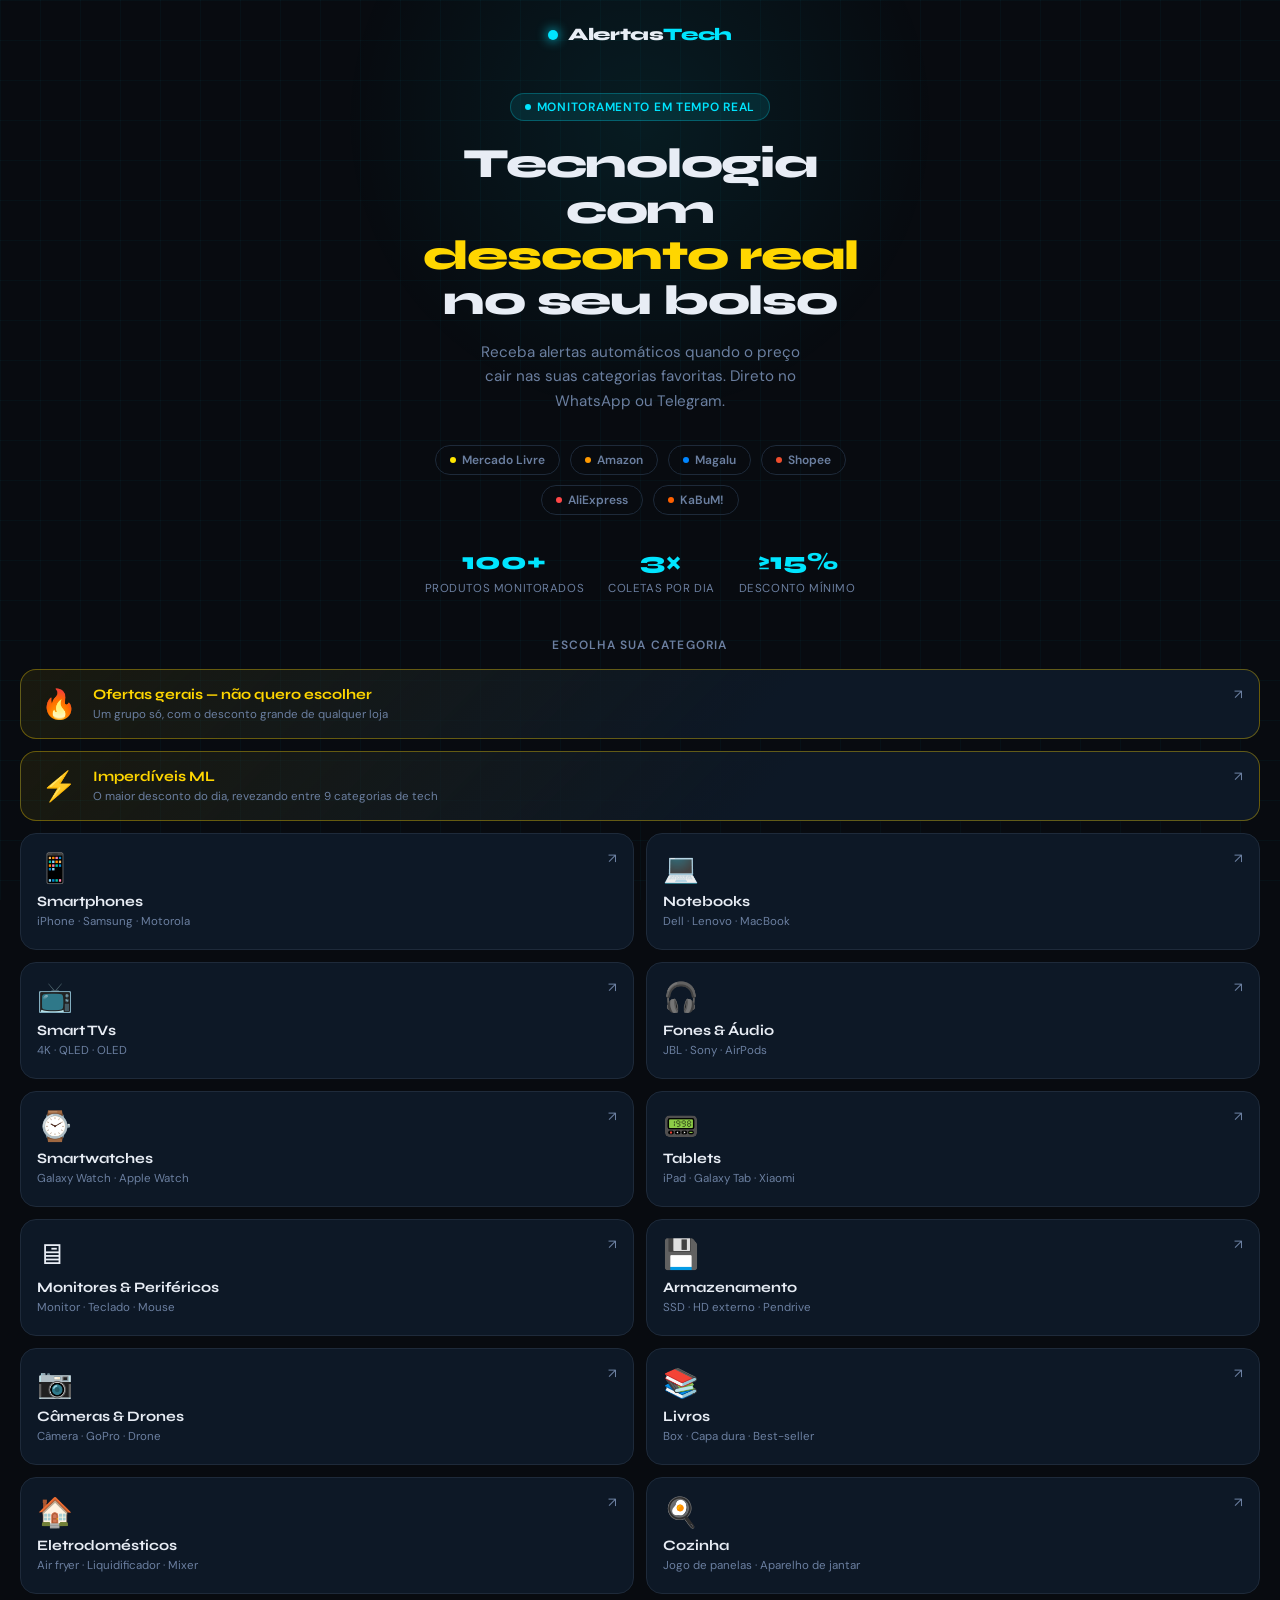
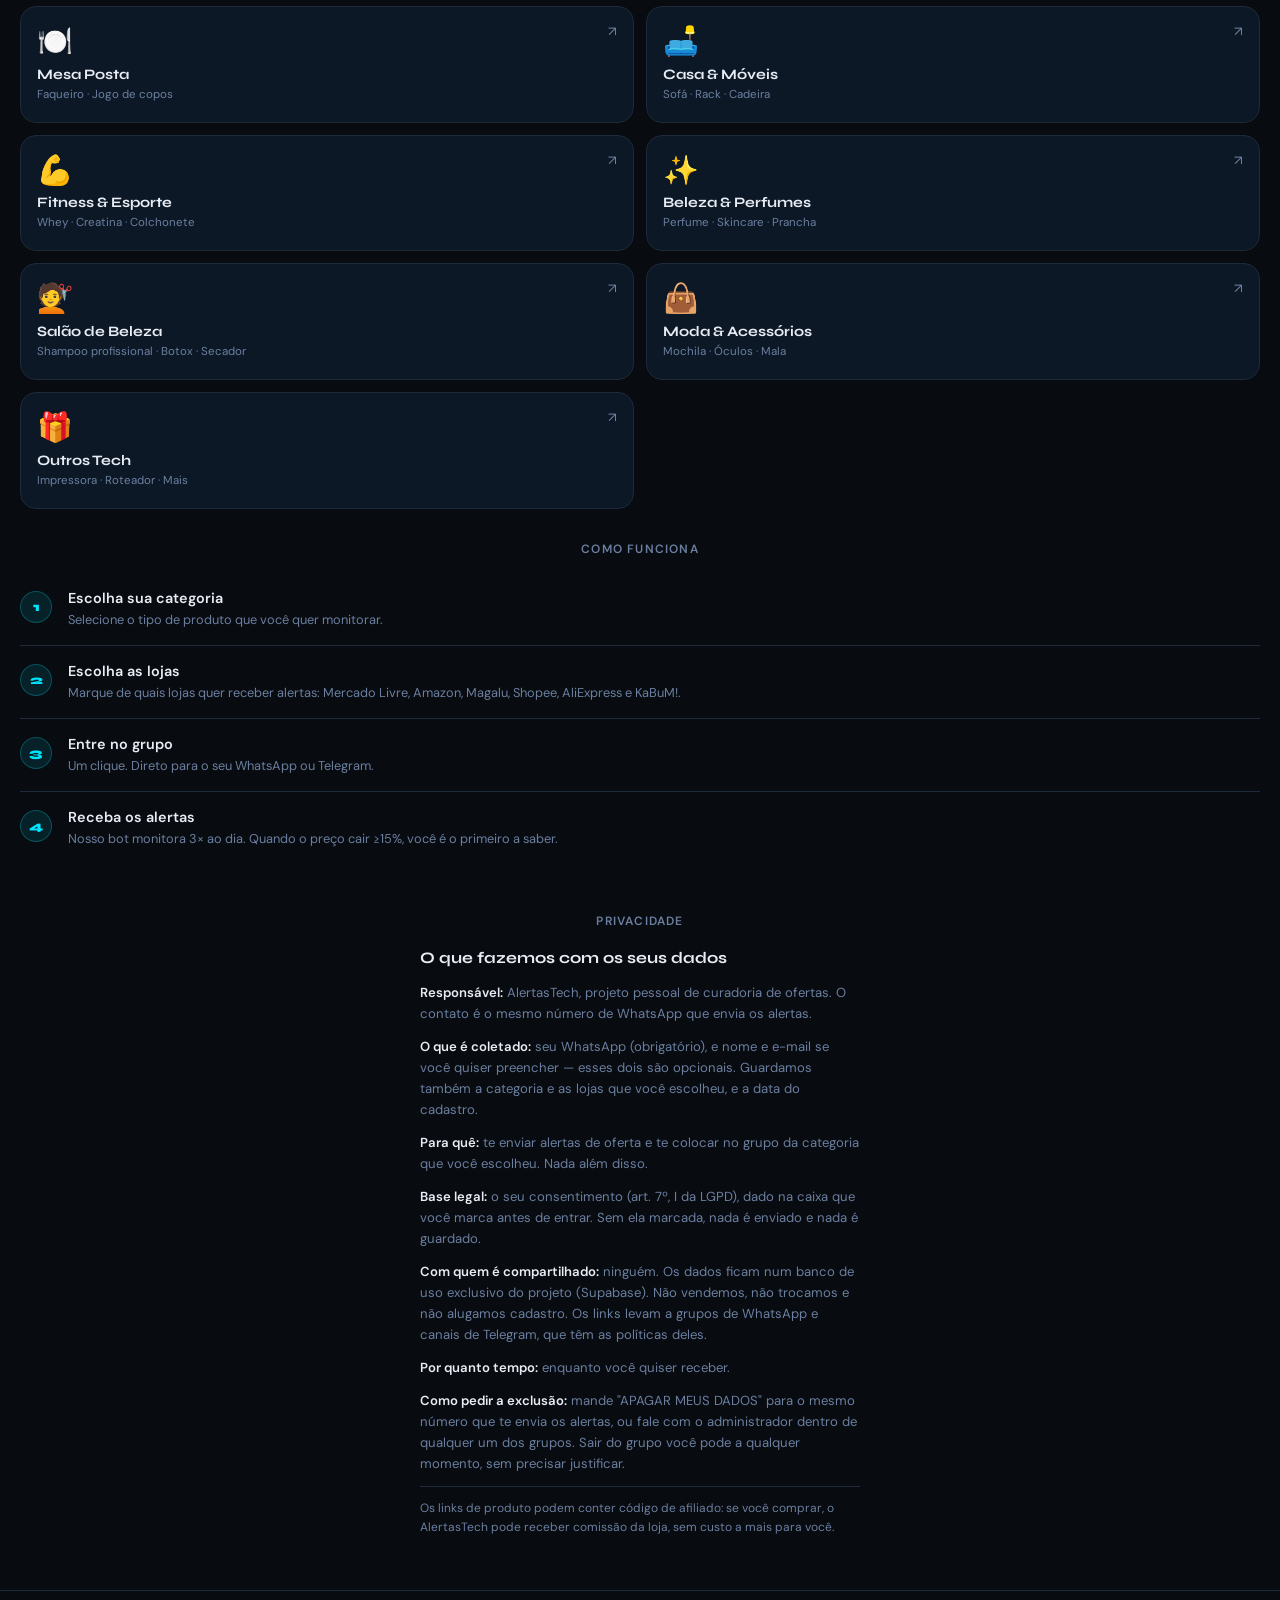
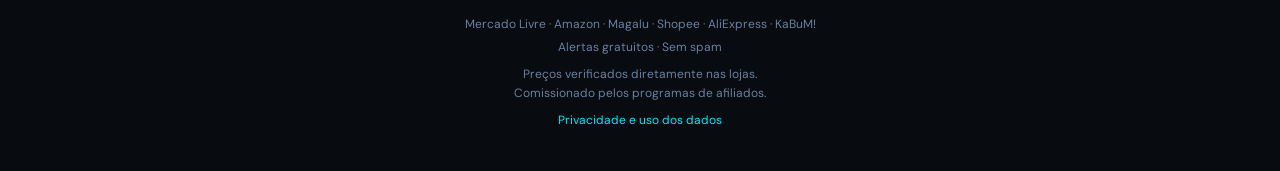
==== commit 69db5c3b: "Add Imperdíveis ML category to landing, fix salão Telegram field drift Imperdíveis ML já roda em pro" ====
--- a/index.html
+++ b/index.html
@@ -8,6 +8,23 @@
 <meta http-equiv="Cache-Control" content="no-cache, no-store, must-revalidate">
 <meta http-equiv="Pragma" content="no-cache">
 <meta http-equiv="Expires" content="0">
+<!-- Meta Pixel Code -->
+<script>
+!function(f,b,e,v,n,t,s)
+{if(f.fbq)return;n=f.fbq=function(){n.callMethod?
+n.callMethod.apply(n,arguments):n.queue.push(arguments)};
+if(!f._fbq)f._fbq=n;n.push=n;n.loaded=!0;n.version='2.0';
+n.queue=[];t=b.createElement(e);t.async=!0;
+t.src=v;s=b.getElementsByTagName(e)[0];
+s.parentNode.insertBefore(t,s)}(window, document,'script',
+'https://connect.facebook.net/en_US/fbevents.js');
+fbq('init', '1137836155269322');
+fbq('track', 'PageView');
+</script>
+<noscript><img height="1" width="1" style="display:none"
+src="https://www.facebook.com/tr?id=1137836155269322&ev=PageView&noscript=1"
+/></noscript>
+<!-- End Meta Pixel Code -->
 <link rel="preconnect" href="https://fonts.googleapis.com">
 <link href="https://fonts.googleapis.com/css2?family=Syne:wght@700;800&family=DM+Sans:wght@400;500;600&display=swap" rel="stylesheet">
 <style>
@@ -745,6 +762,15 @@
       <div class="cat-info">
         <div class="cat-name">Ofertas gerais — não quero escolher</div>
         <div class="cat-count">Um grupo só, com o desconto grande de qualquer loja</div>
+      </div>
+      <span class="cat-arrow">↗</span>
+    </div>
+
+    <div class="cat-card full destaque" data-slug="imperdiveis" onclick="abrirModal('⚡','Imperdíveis ML','imperdiveis')">
+      <span class="cat-emoji">⚡</span>
+      <div class="cat-info">
+        <div class="cat-name">Imperdíveis ML</div>
+        <div class="cat-count">O maior desconto do dia, revezando entre 9 categorias de tech</div>
       </div>
       <span class="cat-arrow">↗</span>
     </div>
@@ -1077,6 +1103,7 @@
 // GRUPOS:INICIO (gerado por scripts/sincronizar_landing.py)
 const GRUPOS = {
   'geral':           { tg: null, wpp: 'https://chat.whatsapp.com/JaSa6KFkq30Ea24cJWx2za' },
+  'imperdiveis':     { tg: null, wpp: 'https://chat.whatsapp.com/IqTCyshHhzkEkN7cNbG2mC' },
   'smartphone':      { tg: 'https://t.me/alertatech_smartphone', wpp: 'https://chat.whatsapp.com/F2jZYz7jPjP9JFKTvl83F9' },
   'notebook':        { tg: 'https://t.me/alertatechnotebook', wpp: 'https://chat.whatsapp.com/BDBWJS2sBvA2oGk7UfCt5L' },
   'smart-tv':        { tg: 'https://t.me/alertatechsmarttvs', wpp: 'https://chat.whatsapp.com/K1Ib4Mn00vZApwLvF6d7ST' },
@@ -1375,11 +1402,19 @@
 
   if (!resultado.ok) {
     mostrarFalhaDeCadastro(resultado.detalhe, destino);
-  } else if (!abriu) {
-    mostrarAviso('Seu cadastro foi salvo. O navegador segurou a aba do grupo:' +
-                 linkManual(destino));
   } else {
-    fecharModal();
+    // Pixel é telemetria, nunca gate: cadastro já foi salvo antes desta linha,
+    // e ad blocker (fbq indefinido) ou exceção aqui não pode voltar a fingir
+    // falha nem segurar o convite — mesma regra de origemParaEnviar().
+    try {
+      if (typeof fbq === 'function') fbq('track', 'Lead', { content_category: categoriaAtual });
+    } catch (_) {}
+    if (!abriu) {
+      mostrarAviso('Seu cadastro foi salvo. O navegador segurou a aba do grupo:' +
+                   linkManual(destino));
+    } else {
+      fecharModal();
+    }
   }
 
   if (btn) { btn.disabled = false; btn.textContent = plataformaEscolhida === 'tg' ? '✈️ Entrar pelo Telegram' : '💬 Entrar pelo WhatsApp'; }
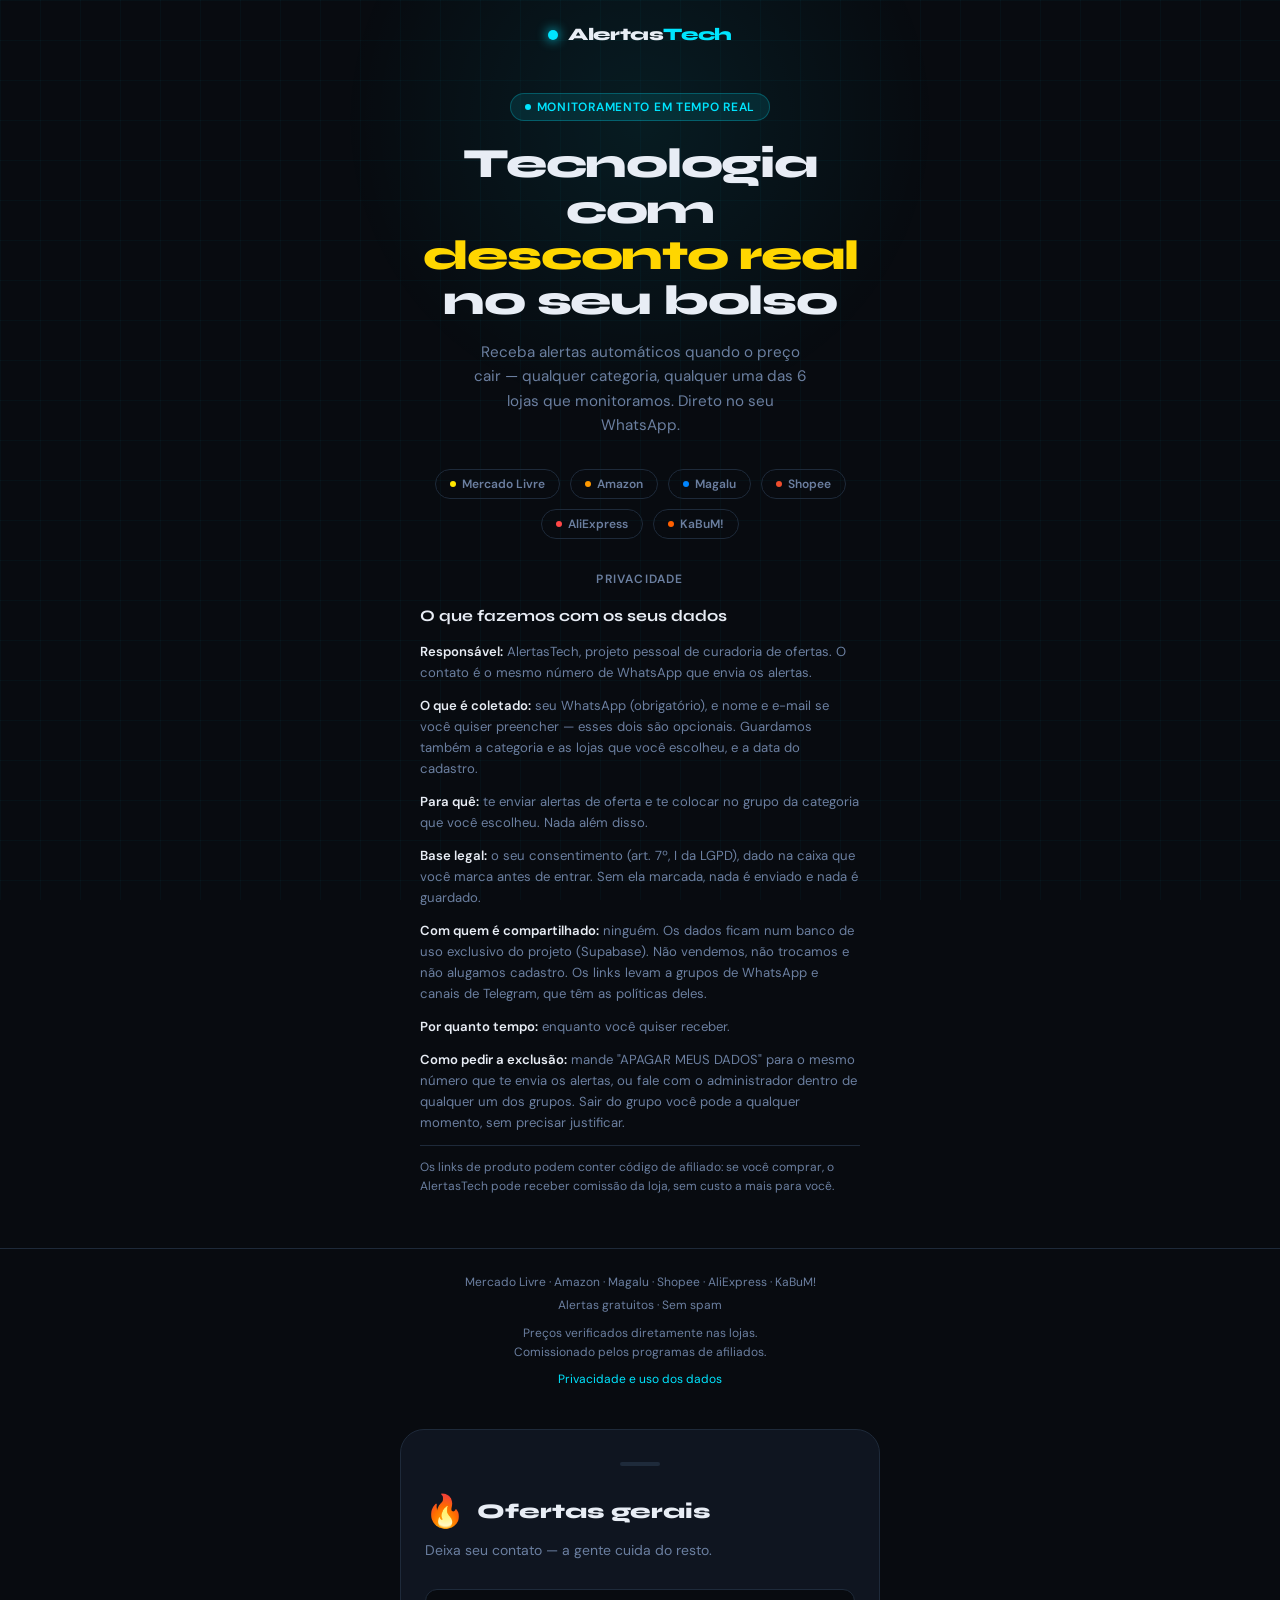
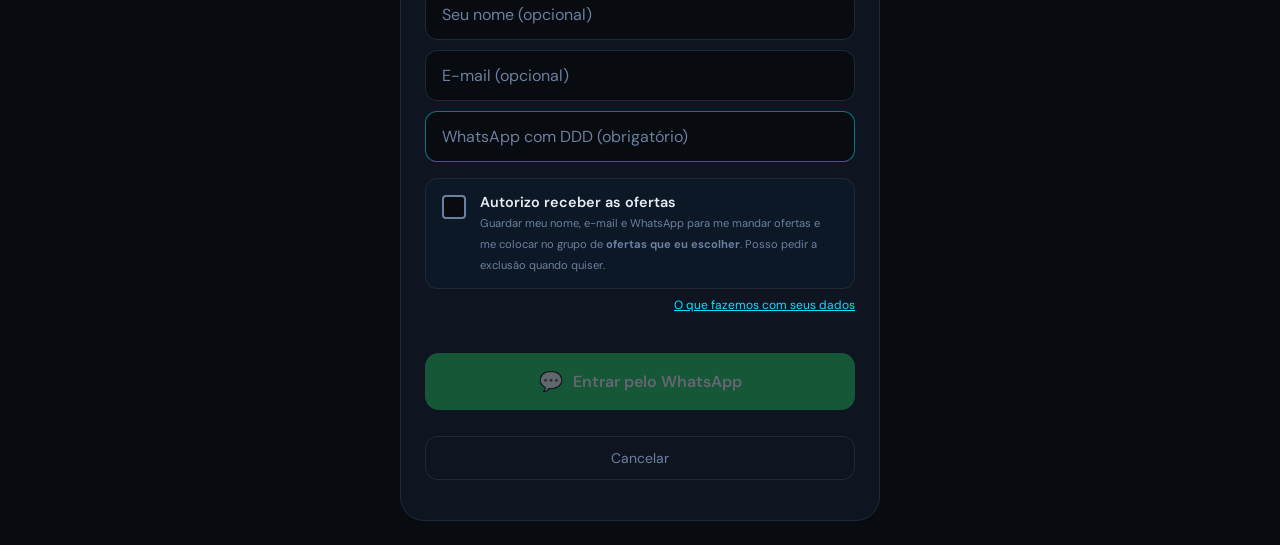
==== commit aae29ba2: "feat(landing): tira a grade de 21 categorias do index.html e a caixa decorativa de robo Pedido do Gi" ====
--- a/index.html
+++ b/index.html
@@ -27,688 +27,21 @@
 <!-- End Meta Pixel Code -->
 <link rel="preconnect" href="https://fonts.googleapis.com">
 <link href="https://fonts.googleapis.com/css2?family=Syne:wght@700;800&family=DM+Sans:wght@400;500;600&display=swap" rel="stylesheet">
-<style>
-:root {
-  --bg: #080B10;
-  --surface: #0F1520;
-  --border: #1E2A3A;
-  --accent: #00E5FF;
-  --accent2: #FFD600;
-  --danger: #FF4D6D;
-  --text: #E8EDF5;
-  --muted: #6B7FA0;
-  --card-bg: #0D1826;
-}
-
-*, *::before, *::after { box-sizing: border-box; margin: 0; padding: 0; }
-
-body {
-  background: var(--bg);
-  color: var(--text);
-  font-family: 'DM Sans', sans-serif;
-  min-height: 100vh;
-  overflow-x: hidden;
-}
-
-body::before {
-  content: '';
-  position: fixed;
-  inset: 0;
-  background-image:
-    linear-gradient(rgba(0,229,255,.03) 1px, transparent 1px),
-    linear-gradient(90deg, rgba(0,229,255,.03) 1px, transparent 1px);
-  background-size: 40px 40px;
-  pointer-events: none;
-  z-index: 0;
-}
-
-body::after {
-  content: '';
-  position: fixed;
-  top: -20%;
-  left: 50%;
-  transform: translateX(-50%);
-  width: 600px;
-  height: 600px;
-  background: radial-gradient(circle, rgba(0,229,255,.08) 0%, transparent 70%);
-  pointer-events: none;
-  z-index: 0;
-}
-
-.container {
-  max-width: 480px;
-  margin: 0 auto;
-  padding: 0 20px;
-  position: relative;
-  z-index: 1;
-}
-
-/* HEADER */
-header {
-  padding: 24px 20px 0;
-  display: flex;
-  align-items: center;
-  justify-content: center;
-  gap: 10px;
-  position: relative;
-  z-index: 1;
-}
-.logo-dot {
-  width: 10px; height: 10px;
-  background: var(--accent);
-  border-radius: 50%;
-  box-shadow: 0 0 12px var(--accent);
-  animation: pulse 2s ease-in-out infinite;
-}
-@keyframes pulse {
-  0%, 100% { opacity: 1; transform: scale(1); }
-  50% { opacity: .6; transform: scale(1.4); }
-}
-.logo-text {
-  font-family: 'Syne', sans-serif;
-  font-size: 1.1rem;
-  font-weight: 800;
-  letter-spacing: -.02em;
-  color: var(--text);
-}
-.logo-text span { color: var(--accent); }
-
-/* HERO */
-.hero {
-  padding: 48px 20px 0;
-  text-align: center;
-  position: relative;
-  z-index: 1;
-}
-
-.badge {
-  display: inline-flex;
-  align-items: center;
-  gap: 6px;
-  background: rgba(0,229,255,.1);
-  border: 1px solid rgba(0,229,255,.25);
-  border-radius: 100px;
-  padding: 5px 14px;
-  font-size: .75rem;
-  font-weight: 600;
-  color: var(--accent);
-  letter-spacing: .06em;
-  text-transform: uppercase;
-  margin-bottom: 20px;
-}
-.badge-dot {
-  width: 6px; height: 6px;
-  background: var(--accent);
-  border-radius: 50%;
-  animation: pulse 1.5s ease-in-out infinite;
-}
-
-.hero h1 {
-  font-family: 'Syne', sans-serif;
-  font-size: clamp(2rem, 8vw, 2.6rem);
-  font-weight: 800;
-  line-height: 1.1;
-  letter-spacing: -.03em;
-  margin-bottom: 16px;
-}
-.hero h1 em {
-  font-style: normal;
-  color: var(--accent2);
-  display: block;
-}
-
-.hero p {
-  color: var(--muted);
-  font-size: .95rem;
-  line-height: 1.6;
-  max-width: 340px;
-  margin: 0 auto 32px;
-}
-
-/* LOJAS BADGES */
-.lojas-hero {
-  display: flex;
-  justify-content: center;
-  gap: 10px;
-  flex-wrap: wrap;
-  margin-bottom: 32px;
-}
-.loja-badge {
-  display: inline-flex;
-  align-items: center;
-  gap: 6px;
-  padding: 6px 14px;
-  border-radius: 100px;
-  border: 1px solid var(--border);
-  font-size: .75rem;
-  font-weight: 600;
-  color: var(--muted);
-}
-.loja-badge-dot {
-  width: 6px; height: 6px;
-  border-radius: 50%;
-  flex-shrink: 0;
-}
-.loja-badge-dot.ml { background: #FFE600; }
-.loja-badge-dot.amz { background: #FF9900; }
-.loja-badge-dot.mag { background: #0086FF; }
-.loja-badge-dot.shp { background: #EE4D2D; }
-.loja-badge-dot.ali { background: #FF4747; }
-.loja-badge-dot.kbm { background: #FF6000; }
-
-/* STATS */
-.stats {
-  display: flex;
-  justify-content: center;
-  gap: 24px;
-  margin-bottom: 40px;
-}
-.stat {
-  text-align: center;
-}
-.stat-num {
-  font-family: 'Syne', sans-serif;
-  font-size: 1.5rem;
-  font-weight: 800;
-  color: var(--accent);
-  display: block;
-}
-.stat-label {
-  font-size: .72rem;
-  color: var(--muted);
-  text-transform: uppercase;
-  letter-spacing: .05em;
-}
-
-/* SECTION LABEL */
-.section-label {
-  text-align: center;
-  font-size: .75rem;
-  font-weight: 600;
-  color: var(--muted);
-  text-transform: uppercase;
-  letter-spacing: .1em;
-  margin-bottom: 16px;
-  padding: 0 20px;
-  position: relative;
-  z-index: 1;
-}
-
-/* CATEGORIAS GRID */
-.categorias {
-  padding: 0 20px 32px;
-  position: relative;
-  z-index: 1;
-}
-
-.categorias-grid {
-  display: grid;
-  grid-template-columns: 1fr 1fr;
-  gap: 12px;
-}
-
-.cat-card {
-  background: var(--card-bg);
-  border: 1px solid var(--border);
-  border-radius: 16px;
-  padding: 20px 16px;
-  cursor: pointer;
-  transition: all .2s ease;
-  text-align: left;
-  position: relative;
-  overflow: hidden;
-  -webkit-tap-highlight-color: transparent;
-}
-.cat-card::before {
-  content: '';
-  position: absolute;
-  inset: 0;
-  background: linear-gradient(135deg, rgba(0,229,255,.05) 0%, transparent 60%);
-  opacity: 0;
-  transition: opacity .2s;
-}
-.cat-card:hover::before,
-.cat-card:active::before { opacity: 1; }
-.cat-card:hover {
-  border-color: rgba(0,229,255,.4);
-  transform: translateY(-2px);
-  box-shadow: 0 8px 24px rgba(0,0,0,.3), 0 0 0 1px rgba(0,229,255,.15);
-}
-.cat-card:active { transform: translateY(0); }
-
-.cat-emoji {
-  font-size: 1.8rem;
-  display: block;
-  margin-bottom: 10px;
-  line-height: 1;
-}
-.cat-name {
-  font-family: 'Syne', sans-serif;
-  font-weight: 700;
-  font-size: .9rem;
-  color: var(--text);
-  margin-bottom: 4px;
-}
-.cat-count {
-  font-size: .72rem;
-  color: var(--muted);
-}
-.cat-arrow {
-  position: absolute;
-  top: 16px; right: 16px;
-  font-size: .85rem;
-  color: var(--muted);
-  transition: transform .2s, color .2s;
-}
-.cat-card:hover .cat-arrow {
-  transform: translate(2px, -2px);
-  color: var(--accent);
-}
-
-/* FULL WIDTH CARD */
-.cat-card.full {
-  grid-column: 1 / -1;
-  display: flex;
-  align-items: center;
-  gap: 16px;
-  padding: 16px 20px;
-}
-.cat-card.full .cat-emoji { margin-bottom: 0; }
-.cat-card.full .cat-info { flex: 1; }
-
-/* MODAL OVERLAY */
-.modal-overlay {
-  display: none;
-  position: fixed;
-  inset: 0;
-  background: rgba(0,0,0,.8);
-  backdrop-filter: blur(8px);
-  z-index: 100;
-  align-items: flex-end;
-  justify-content: center;
-}
-.modal-overlay.active { display: flex; }
-
-.modal {
-  background: var(--surface);
-  border: 1px solid var(--border);
-  border-radius: 24px 24px 0 0;
-  padding: 32px 24px 40px;
-  width: 100%;
-  max-width: 480px;
-  max-height: 90vh;
-  overflow-y: auto;
-  animation: slideUp .3s cubic-bezier(.22,.61,.36,1);
-}
-@keyframes slideUp {
-  from { transform: translateY(100%); opacity: 0; }
-  to { transform: translateY(0); opacity: 1; }
-}
-
-.modal-handle {
-  width: 40px; height: 4px;
-  background: var(--border);
-  border-radius: 2px;
-  margin: 0 auto 24px;
-}
-
-.modal-cat {
-  display: flex;
-  align-items: center;
-  gap: 12px;
-  margin-bottom: 8px;
-}
-.modal-cat-emoji { font-size: 2rem; }
-.modal-cat-name {
-  font-family: 'Syne', sans-serif;
-  font-size: 1.3rem;
-  font-weight: 800;
-}
-
-.modal-subtitle {
-  color: var(--muted);
-  font-size: .875rem;
-  margin-bottom: 28px;
-  line-height: 1.5;
-}
-
-.modal-btns {
-  display: flex;
-  flex-direction: column;
-  gap: 12px;
-}
-
-.btn {
-  display: flex;
-  align-items: center;
-  justify-content: center;
-  gap: 10px;
-  padding: 16px 20px;
-  border-radius: 14px;
-  border: none;
-  font-family: 'DM Sans', sans-serif;
-  font-size: 1rem;
-  font-weight: 600;
-  cursor: pointer;
-  text-decoration: none;
-  transition: all .2s ease;
-  -webkit-tap-highlight-color: transparent;
-}
-
-.btn-whatsapp {
-  background: #25D366;
-  color: #fff;
-}
-.btn-whatsapp:hover { background: #1ebe59; transform: translateY(-1px); }
-
-.btn-telegram {
-  background: #229ED9;
-  color: #fff;
-}
-.btn-telegram:hover { background: #1b8ec2; transform: translateY(-1px); }
-
-.btn-icon { font-size: 1.2rem; }
-
-.btn:disabled {
-  opacity: .35;
-  cursor: not-allowed;
-  transform: none !important;
-  box-shadow: none !important;
-}
-
-/* STORE CHECKBOXES */
-.lojas-section {
-  margin-bottom: 16px;
-}
-.lojas-label {
-  font-size: .75rem;
-  font-weight: 600;
-  color: var(--muted);
-  text-transform: uppercase;
-  letter-spacing: .08em;
-  margin-bottom: 10px;
-  display: block;
-}
-.lojas-grid {
-  display: grid;
-  grid-template-columns: 1fr 1fr;
-  gap: 8px;
-}
-.loja-check {
-  flex: 1;
-  display: flex;
-  align-items: center;
-  gap: 8px;
-  background: var(--card-bg);
-  border: 1px solid var(--border);
-  border-radius: 10px;
-  padding: 10px 12px;
-  cursor: pointer;
-  user-select: none;
-  transition: all .2s;
-}
-.loja-check:hover { border-color: rgba(0,229,255,.3); }
-.loja-check input[type=checkbox] { display: none; }
-.loja-check-ui {
-  width: 18px; height: 18px;
-  border: 2px solid var(--muted);
-  border-radius: 4px;
-  flex-shrink: 0;
-  display: flex; align-items: center; justify-content: center;
-  transition: all .2s;
-  background: var(--bg);
-}
-.loja-check input:checked ~ .loja-check-ui {
-  border-color: var(--accent);
-  background: var(--accent);
-}
-.loja-check input:checked ~ .loja-check-ui::after {
-  content: '\2713';
-  color: var(--bg);
-  font-size: .7rem;
-  font-weight: 700;
-}
-.loja-check.ml input:checked ~ .loja-check-ui { border-color: #FFE600; background: #FFE600; }
-.loja-check.ml input:checked ~ .loja-check-ui::after { color: #000; }
-.loja-check.amz input:checked ~ .loja-check-ui { border-color: #FF9900; background: #FF9900; }
-.loja-check.amz input:checked ~ .loja-check-ui::after { color: #000; }
-.loja-check.mag input:checked ~ .loja-check-ui { border-color: #0086FF; background: #0086FF; }
-.loja-check.mag input:checked ~ .loja-check-ui::after { color: #fff; }
-.loja-check.shp input:checked ~ .loja-check-ui { border-color: #EE4D2D; background: #EE4D2D; }
-.loja-check.shp input:checked ~ .loja-check-ui::after { color: #fff; }
-.loja-check.ali input:checked ~ .loja-check-ui { border-color: #FF4747; background: #FF4747; }
-.loja-check.ali input:checked ~ .loja-check-ui::after { color: #fff; }
-.loja-check.kbm input:checked ~ .loja-check-ui { border-color: #FF6000; background: #FF6000; }
-.loja-check.kbm input:checked ~ .loja-check-ui::after { color: #fff; }
-.loja-check-name {
-  font-size: .8rem;
-  font-weight: 600;
-  color: var(--text);
-  line-height: 1.2;
-}
-.loja-check input:not(:checked) ~ .loja-check-name { color: var(--muted); }
-
-/* CAPTCHA CHECKBOX */
-.captcha-box {
-  display: flex;
-  align-items: center;
-  gap: 14px;
-  background: var(--card-bg);
-  border: 1px solid var(--border);
-  border-radius: 12px;
-  padding: 14px 16px;
-  margin-bottom: 16px;
-  cursor: pointer;
-  user-select: none;
-  transition: border-color .2s;
-}
-.captcha-box:hover { border-color: rgba(0,229,255,.3); }
-.captcha-box input[type=checkbox] { display: none; }
-
-.captcha-check-ui {
-  width: 24px; height: 24px;
-  border: 2px solid var(--muted);
-  border-radius: 4px;
-  flex-shrink: 0;
-  display: flex; align-items: center; justify-content: center;
-  transition: all .2s;
-  background: var(--bg);
-}
-.captcha-box input:checked ~ .captcha-check-ui {
-  background: #4caf50;
-  border-color: #4caf50;
-}
-.captcha-box input:checked ~ .captcha-check-ui::after {
-  content: '\2713';
-  color: #fff;
-  font-size: .9rem;
-  font-weight: 700;
-}
-.captcha-text { flex: 1; }
-.captcha-label-txt {
-  display: block;
-  font-size: .9rem;
-  font-weight: 600;
-  color: var(--text);
-}
-.captcha-sub {
-  font-size: .7rem;
-  color: var(--muted);
-}
-.captcha-logo { font-size: 1.4rem; }
-
-.field-group {
-  display: flex;
-  flex-direction: column;
-  gap: 10px;
-  margin-bottom: 16px;
-}
-.field-group input {
-  background: var(--bg);
-  border: 1px solid var(--border);
-  border-radius: 12px;
-  padding: 14px 16px;
-  font-family: 'DM Sans', sans-serif;
-  font-size: 1rem;
-  color: var(--text);
-  outline: none;
-  transition: border-color .2s;
-  -webkit-appearance: none;
-}
-.field-group input::placeholder { color: var(--muted); }
-.field-group input:focus { border-color: rgba(0,229,255,.5); }
-.field-group input:invalid:not(:placeholder-shown) { border-color: var(--danger); }
-
-.form-erro {
-  font-size: .8rem;
-  color: var(--danger);
-  margin-bottom: 8px;
-  min-height: 18px;
-}
-
-.modal-close {
-  margin-top: 16px;
-  width: 100%;
-  background: transparent;
-  border: 1px solid var(--border);
-  color: var(--muted);
-  padding: 12px;
-  border-radius: 12px;
-  font-family: 'DM Sans', sans-serif;
-  font-size: .875rem;
-  cursor: pointer;
-  transition: all .2s;
-}
-.modal-close:hover { background: var(--card-bg); color: var(--text); }
-
-/* COMO FUNCIONA */
-.how {
-  padding: 0 20px 48px;
-  position: relative;
-  z-index: 1;
-}
-.how-steps {
-  display: flex;
-  flex-direction: column;
-  gap: 0;
-}
-.step {
-  display: flex;
-  gap: 16px;
-  align-items: flex-start;
-  padding: 16px 0;
-  border-bottom: 1px solid var(--border);
-}
-.step:last-child { border-bottom: none; }
-.step-num {
-  width: 32px; height: 32px;
-  background: rgba(0,229,255,.1);
-  border: 1px solid rgba(0,229,255,.25);
-  border-radius: 50%;
-  display: flex; align-items: center; justify-content: center;
-  font-family: 'Syne', sans-serif;
-  font-size: .8rem;
-  font-weight: 800;
-  color: var(--accent);
-  flex-shrink: 0;
-  margin-top: 2px;
-}
-.step-title {
-  font-weight: 600;
-  font-size: .9rem;
-  margin-bottom: 3px;
-}
-.step-desc {
-  font-size: .8rem;
-  color: var(--muted);
-  line-height: 1.5;
-}
-
-/* FOOTER */
-footer {
-  text-align: center;
-  padding: 24px 20px 40px;
-  color: var(--muted);
-  font-size: .75rem;
-  line-height: 1.6;
-  position: relative;
-  z-index: 1;
-  border-top: 1px solid var(--border);
-}
-footer a { color: var(--accent); text-decoration: none; }
-
-/* OFERTAS GERAIS — o card de quem não quer escolher categoria */
-.cat-card.destaque {
-  border-color: rgba(255,214,0,.35);
-  background: linear-gradient(135deg, rgba(255,214,0,.07) 0%, var(--card-bg) 60%);
-}
-.cat-card.destaque .cat-name { color: var(--accent2); }
-
-/* CONSENTIMENTO (LGPD) */
-.consent-box { align-items: flex-start; }
-.consent-box .captcha-check-ui { margin-top: 2px; }
-.consent-box .captcha-sub { line-height: 1.5; }
-.consent-link {
-  font-size: .75rem;
-  margin: -8px 0 14px;
-  text-align: right;
-}
-.consent-link a { color: var(--accent); text-decoration: underline; }
-
-/* AVISOS DO FORMULÁRIO */
-.tg-nota {
-  font-size: .75rem;
-  color: var(--muted);
-  margin-top: 10px;
-  line-height: 1.5;
-}
-.form-aviso {
-  display: none;
-  margin-top: 12px;
-  padding: 12px 14px;
-  border-radius: 12px;
-  border: 1px solid rgba(255,214,0,.4);
-  background: rgba(255,214,0,.08);
-  color: var(--accent2);
-  font-size: .8rem;
-  line-height: 1.5;
-}
-.form-aviso.ativo { display: block; }
-.form-aviso a { color: var(--accent); }
-
-/* PRIVACIDADE */
-.privacidade {
-  max-width: 480px;
-  margin: 0 auto;
-  padding: 0 20px 40px;
-  position: relative;
-  z-index: 1;
-  font-size: .82rem;
-  line-height: 1.6;
-  color: var(--muted);
-}
-.privacidade p { margin-bottom: 12px; }
-.privacidade strong { color: var(--text); font-weight: 600; }
-.priv-titulo {
-  font-family: 'Syne', sans-serif;
-  font-size: 1rem;
-  color: var(--text);
-  margin-bottom: 12px;
-}
-.priv-rodape {
-  border-top: 1px solid var(--border);
-  padding-top: 12px;
-  font-size: .75rem;
-}
-
-@keyframes tapVibrate {
-  0%, 100% { transform: scale(1); }
-  50% { transform: scale(.96); }
-}
-.tapped { animation: tapVibrate .15s ease; }
-</style>
+<link rel="stylesheet" href="landing.css">
 </head>
-<body>
+<!-- Decisão de 23/09/2026: a grade de 21 categorias saiu daqui. Medido, não
+     suposto — 15 das 19 categorias do motor nunca tiveram um cadastro
+     sequer, na história inteira da landing (ver memória do projeto,
+     alertastech-operacao-estado). A grade custava fricção sem entregar o
+     que prometia. `data-auto-abrir="geral"` reaproveita o slug e o sorteio
+     geral/imperdiveis que já existiam para o card "não quero escolher" —
+     esta página vira, por inteiro, essa porta. Quem precisar de entrada
+     dedicada numa categoria específica (campanha futura, por exemplo) usa
+     este mesmo padrão numa página nova, sob demanda — ver
+     imperdiveis.html/super-desconto.html. `grupos.json` e as 19 categorias
+     do motor continuam configuradas; só não tem mais card apontando pra
+     elas aqui. -->
+<body data-pagina="index" data-auto-abrir="geral">
 
 <header>
   <div class="logo-dot"></div>
@@ -724,7 +57,7 @@
   <div class="container">
     <div class="badge"><span class="badge-dot"></span>Monitoramento em tempo real</div>
     <h1>Tecnologia com <em>desconto real</em> no seu bolso</h1>
-    <p>Receba alertas automáticos quando o preço cair nas suas categorias favoritas. Direto no WhatsApp ou Telegram.</p>
+    <p>Receba alertas automáticos quando o preço cair — qualquer categoria, qualquer uma das 6 lojas que monitoramos. Direto no seu WhatsApp.</p>
 
     <div class="lojas-hero">
       <span class="loja-badge"><span class="loja-badge-dot ml"></span>Mercado Livre</span>
@@ -734,26 +67,12 @@
       <span class="loja-badge"><span class="loja-badge-dot ali"></span>AliExpress</span>
       <span class="loja-badge"><span class="loja-badge-dot kbm"></span>KaBuM!</span>
     </div>
-
-    <div class="stats">
-      <div class="stat">
-        <span class="stat-num" id="stat-produtos">100+</span>
-        <span class="stat-label">Produtos monitorados</span>
-      </div>
-      <div class="stat">
-        <span class="stat-num">3&times;</span>
-        <span class="stat-label">Coletas por dia</span>
-      </div>
-      <div class="stat">
-        <span class="stat-num">&ge;15%</span>
-        <span class="stat-label">Desconto m&iacute;nimo</span>
-      </div>
-    </div>
   </div>
 </section>
 
-<div class="section-label">Escolha sua categoria</div>
-
+<!-- Mesmo padrão enxuto das páginas exclusivas: card oculto só existe pro
+     auto-clique (ver landing.js), o formulário aparece direto embaixo do
+     hero. -->
 <section class="categorias">
   <div class="categorias-grid">
 
@@ -766,183 +85,6 @@
       <span class="cat-arrow">↗</span>
     </div>
 
-    <div class="cat-card full destaque" data-slug="imperdiveis" onclick="abrirModal('⚡','Imperdíveis ML','imperdiveis')">
-      <span class="cat-emoji">⚡</span>
-      <div class="cat-info">
-        <div class="cat-name">Imperdíveis ML</div>
-        <div class="cat-count">O maior desconto do dia, revezando entre 9 categorias de tech</div>
-      </div>
-      <span class="cat-arrow">↗</span>
-    </div>
-
-    <div class="cat-card" data-slug="smartphone" onclick="abrirModal('📱','Smartphones','smartphone')">
-      <span class="cat-emoji">📱</span>
-      <div class="cat-name">Smartphones</div>
-      <div class="cat-count">iPhone · Samsung · Motorola</div>
-      <span class="cat-arrow">↗</span>
-    </div>
-
-    <div class="cat-card" data-slug="notebook" onclick="abrirModal('💻','Notebooks','notebook')">
-      <span class="cat-emoji">💻</span>
-      <div class="cat-name">Notebooks</div>
-      <div class="cat-count">Dell · Lenovo · MacBook</div>
-      <span class="cat-arrow">↗</span>
-    </div>
-
-    <div class="cat-card" data-slug="smart-tv" onclick="abrirModal('📺','Smart TVs','smart-tv')">
-      <span class="cat-emoji">📺</span>
-      <div class="cat-name">Smart TVs</div>
-      <div class="cat-count">4K · QLED · OLED</div>
-      <span class="cat-arrow">↗</span>
-    </div>
-
-    <div class="cat-card" data-slug="fone-audio" onclick="abrirModal('🎧','Fones & Áudio','fone-audio')">
-      <span class="cat-emoji">🎧</span>
-      <div class="cat-name">Fones & Áudio</div>
-      <div class="cat-count">JBL · Sony · AirPods</div>
-      <span class="cat-arrow">↗</span>
-    </div>
-
-    <div class="cat-card" data-slug="smartwatch" onclick="abrirModal('⌚','Smartwatches','smartwatch')">
-      <span class="cat-emoji">⌚</span>
-      <div class="cat-name">Smartwatches</div>
-      <div class="cat-count">Galaxy Watch · Apple Watch</div>
-      <span class="cat-arrow">↗</span>
-    </div>
-
-    <div class="cat-card" data-slug="tablet" onclick="abrirModal('📟','Tablets','tablet')">
-      <span class="cat-emoji">📟</span>
-      <div class="cat-name">Tablets</div>
-      <div class="cat-count">iPad · Galaxy Tab · Xiaomi</div>
-      <span class="cat-arrow">↗</span>
-    </div>
-
-    <div class="cat-card" data-slug="monitor" onclick="abrirModal('🖥','Monitores & Periféricos','monitor')">
-      <span class="cat-emoji">🖥</span>
-      <div class="cat-name">Monitores & Periféricos</div>
-      <div class="cat-count">Monitor · Teclado · Mouse</div>
-      <span class="cat-arrow">↗</span>
-    </div>
-
-    <div class="cat-card" data-slug="armazenamento" onclick="abrirModal('💾','Armazenamento','armazenamento')">
-      <span class="cat-emoji">💾</span>
-      <div class="cat-name">Armazenamento</div>
-      <div class="cat-count">SSD · HD externo · Pendrive</div>
-      <span class="cat-arrow">↗</span>
-    </div>
-
-    <div class="cat-card" data-slug="camera" onclick="abrirModal('📷','Câmeras & Drones','camera')">
-      <span class="cat-emoji">📷</span>
-      <div class="cat-name">Câmeras & Drones</div>
-      <div class="cat-count">Câmera · GoPro · Drone</div>
-      <span class="cat-arrow">↗</span>
-    </div>
-
-    <div class="cat-card" data-slug="livros" onclick="abrirModal('📚','Livros','livros')">
-      <span class="cat-emoji">📚</span>
-      <div class="cat-name">Livros</div>
-      <div class="cat-count">Box · Capa dura · Best-seller</div>
-      <span class="cat-arrow">↗</span>
-    </div>
-
-    <div class="cat-card" data-slug="eletrodomestico" onclick="abrirModal('🏠','Eletrodomésticos','eletrodomestico')">
-      <span class="cat-emoji">🏠</span>
-      <div class="cat-name">Eletrodomésticos</div>
-      <div class="cat-count">Air fryer · Liquidificador · Mixer</div>
-      <span class="cat-arrow">↗</span>
-    </div>
-
-    <div class="cat-card" data-slug="cozinha" onclick="abrirModal('🍳','Cozinha','cozinha')">
-      <span class="cat-emoji">🍳</span>
-      <div class="cat-name">Cozinha</div>
-      <div class="cat-count">Jogo de panelas · Aparelho de jantar</div>
-      <span class="cat-arrow">↗</span>
-    </div>
-
-    <div class="cat-card" data-slug="mesa-posta" onclick="abrirModal('🍽️','Mesa Posta','mesa-posta')">
-      <span class="cat-emoji">🍽️</span>
-      <div class="cat-name">Mesa Posta</div>
-      <div class="cat-count">Faqueiro · Jogo de copos</div>
-      <span class="cat-arrow">↗</span>
-    </div>
-
-    <div class="cat-card" data-slug="casa-moveis" onclick="abrirModal('🛋️','Casa & Móveis','casa-moveis')">
-      <span class="cat-emoji">🛋️</span>
-      <div class="cat-name">Casa & Móveis</div>
-      <div class="cat-count">Sofá · Rack · Cadeira</div>
-      <span class="cat-arrow">↗</span>
-    </div>
-
-    <div class="cat-card" data-slug="fitness" onclick="abrirModal('💪','Fitness & Esporte','fitness')">
-      <span class="cat-emoji">💪</span>
-      <div class="cat-name">Fitness & Esporte</div>
-      <div class="cat-count">Whey · Creatina · Colchonete</div>
-      <span class="cat-arrow">↗</span>
-    </div>
-
-    <div class="cat-card" data-slug="beleza" onclick="abrirModal('✨','Beleza & Perfumes','beleza')">
-      <span class="cat-emoji">✨</span>
-      <div class="cat-name">Beleza & Perfumes</div>
-      <div class="cat-count">Perfume · Skincare · Prancha</div>
-      <span class="cat-arrow">↗</span>
-    </div>
-
-    <div class="cat-card" data-slug="salao" onclick="abrirModal('💇','Salão de Beleza','salao')">
-      <span class="cat-emoji">💇</span>
-      <div class="cat-name">Salão de Beleza</div>
-      <div class="cat-count">Shampoo profissional · Botox · Secador</div>
-      <span class="cat-arrow">↗</span>
-    </div>
-
-    <div class="cat-card" data-slug="moda" onclick="abrirModal('👜','Moda & Acessórios','moda')">
-      <span class="cat-emoji">👜</span>
-      <div class="cat-name">Moda & Acessórios</div>
-      <div class="cat-count">Mochila · Óculos · Mala</div>
-      <span class="cat-arrow">↗</span>
-    </div>
-
-    <div class="cat-card" data-slug="outros" onclick="abrirModal('🎁','Outros Tech','outros')">
-      <span class="cat-emoji">🎁</span>
-      <div class="cat-name">Outros Tech</div>
-      <div class="cat-count">Impressora · Roteador · Mais</div>
-      <span class="cat-arrow">↗</span>
-    </div>
-
-  </div>
-</section>
-
-<div class="section-label">Como funciona</div>
-
-<section class="how">
-  <div class="how-steps">
-    <div class="step">
-      <div class="step-num">1</div>
-      <div>
-        <div class="step-title">Escolha sua categoria</div>
-        <div class="step-desc">Selecione o tipo de produto que você quer monitorar.</div>
-      </div>
-    </div>
-    <div class="step">
-      <div class="step-num">2</div>
-      <div>
-        <div class="step-title">Escolha as lojas</div>
-        <div class="step-desc">Marque de quais lojas quer receber alertas: Mercado Livre, Amazon, Magalu, Shopee, AliExpress e KaBuM!.</div>
-      </div>
-    </div>
-    <div class="step">
-      <div class="step-num">3</div>
-      <div>
-        <div class="step-title">Entre no grupo</div>
-        <div class="step-desc">Um clique. Direto para o seu WhatsApp ou Telegram.</div>
-      </div>
-    </div>
-    <div class="step">
-      <div class="step-num">4</div>
-      <div>
-        <div class="step-title">Receba os alertas</div>
-        <div class="step-desc">Nosso bot monitora 3× ao dia. Quando o preço cair ≥15%, você é o primeiro a saber.</div>
-      </div>
-    </div>
   </div>
 </section>
 
@@ -988,10 +130,10 @@
   <div class="modal">
     <div class="modal-handle"></div>
     <div class="modal-cat">
-      <span class="modal-cat-emoji" id="modal-emoji">📱</span>
-      <span class="modal-cat-name" id="modal-nome">Smartphones</span>
+      <span class="modal-cat-emoji" id="modal-emoji">🔥</span>
+      <span class="modal-cat-name" id="modal-nome">Ofertas gerais</span>
     </div>
-    <p class="modal-subtitle">Deixa seu contato e escolha de quais lojas quer receber alertas.</p>
+    <p class="modal-subtitle" id="modal-subtitle">Deixa seu contato e escolha de quais lojas quer receber alertas.</p>
 
     <form id="lead-form" onsubmit="submeterLead(event)">
       <input type="text" id="hp-field" name="website" tabindex="-1"
@@ -1006,7 +148,7 @@
           autocomplete="tel" required oninput="checarCampos()">
       </div>
 
-      <div class="lojas-section">
+      <div class="lojas-section" id="lojas-section">
         <span class="lojas-label">De quais lojas quer alertas?</span>
         <div class="lojas-grid">
           <label class="loja-check ml">
@@ -1041,16 +183,6 @@
           </label>
         </div>
       </div>
-
-      <label class="captcha-box" id="captcha-label">
-        <input type="checkbox" id="captcha-check" onchange="checarCampos()">
-        <span class="captcha-check-ui"></span>
-        <div class="captcha-text">
-          <span class="captcha-label-txt">Não sou um robô</span>
-          <span class="captcha-sub">Verificação de segurança</span>
-        </div>
-        <div class="captcha-logo">🛡️</div>
-      </label>
 
       <label class="captcha-box consent-box">
         <input type="checkbox" id="consent-check" onchange="marcarConsentimento()">
@@ -1059,7 +191,7 @@
           <span class="captcha-label-txt">Autorizo receber as ofertas</span>
           <span class="captcha-sub">Guardar meu nome, e-mail e WhatsApp para me
             mandar ofertas e me colocar no grupo de
-            <strong id="consent-cat">Smartphones</strong>. Posso pedir a
+            <strong id="consent-cat">Ofertas gerais</strong>. Posso pedir a
             exclusão quando quiser.</span>
         </div>
       </label>
@@ -1073,6 +205,8 @@
           data-plat="wpp" disabled>
           <span class="btn-icon">💬</span> Entrar pelo WhatsApp
         </button>
+        <!-- O grupo "geral" não tem canal no Telegram (`telegram: null` no
+             grupos.json): o landing.js esconde o botão sozinho. -->
         <button type="submit" class="btn btn-telegram" id="btn-telegram"
           data-plat="tg" disabled>
           <span class="btn-icon">✈️</span> Entrar pelo Telegram
@@ -1087,342 +221,6 @@
   </div>
 </div>
 
-<script>
-// ── CONFIG ──────────────────────────────────────────
-const SUPABASE_URL  = 'https://jfuqmjbxzhoceycauhys.supabase.co';
-const SUPABASE_ANON = 'eyJhbGciOiJIUzI1NiIsInR5cCI6IkpXVCJ9.eyJpc3MiOiJzdXBhYmFzZSIsInJlZiI6ImpmdXFtamJ4emhvY2V5Y2F1aHlzIiwicm9sZSI6ImFub24iLCJpYXQiOjE3NzgxNzc5MDMsImV4cCI6MjA5Mzc1MzkwM30.JuBLqxfyfaRClDIvwSoiDGsDLSAVHSwTI4eAayMyLvU';
-
-// As 8 categorias criadas em 25/08/2026 ainda não têm canal próprio no
-// Telegram: o motor manda todas para o canal de "outros". A landing avisa isso
-// em vez de fingir que cada uma tem o seu.
-const TELEGRAM_FALLBACK = 'https://t.me/alertatechoutrosprodutos';
-
-// Convite de WhatsApp muda quando alguém revoga, e a página não tem como
-// saber. Este bloco é REESCRITO por `scripts/sincronizar_landing.py`, que
-// pergunta o convite atual ao gateway do OpenWA — não edite à mão.
-// GRUPOS:INICIO (gerado por scripts/sincronizar_landing.py)
-const GRUPOS = {
-  'geral':           { tg: null, wpp: 'https://chat.whatsapp.com/JaSa6KFkq30Ea24cJWx2za' },
-  'imperdiveis':     { tg: null, wpp: 'https://chat.whatsapp.com/IqTCyshHhzkEkN7cNbG2mC' },
-  'smartphone':      { tg: 'https://t.me/alertatech_smartphone', wpp: 'https://chat.whatsapp.com/F2jZYz7jPjP9JFKTvl83F9' },
-  'notebook':        { tg: 'https://t.me/alertatechnotebook', wpp: 'https://chat.whatsapp.com/BDBWJS2sBvA2oGk7UfCt5L' },
-  'smart-tv':        { tg: 'https://t.me/alertatechsmarttvs', wpp: 'https://chat.whatsapp.com/K1Ib4Mn00vZApwLvF6d7ST' },
-  'fone-audio':      { tg: 'https://t.me/alertatechFoneseAudio', wpp: 'https://chat.whatsapp.com/EGUo43WqI4RFQFhfTVSQts' },
-  'smartwatch':      { tg: 'https://t.me/alertarechsmartwatch', wpp: 'https://chat.whatsapp.com/L5aWqcj0j1RL7cQbdBNuig' },
-  'tablet':          { tg: 'https://t.me/alertatechtablet', wpp: 'https://chat.whatsapp.com/LBP4X0ZvK327KDX8VyLwfs' },
-  'monitor':         { tg: 'https://t.me/monitoreperiferico', wpp: 'https://chat.whatsapp.com/JRgncBgVN0CClDaQzGGYTN' },
-  'armazenamento':   { tg: 'https://t.me/alertatecharmazenamento', wpp: 'https://chat.whatsapp.com/CXWxsm29bJW09IyVk68uKt' },
-  'camera':          { tg: 'https://t.me/alertatechcameras', wpp: 'https://chat.whatsapp.com/CD09VogNTSx6Qcn0UTd1YU' },
-  'livros':          { tg: 'https://t.me/alertatechoutrosprodutos', wpp: 'https://chat.whatsapp.com/FF2rXTfphxT93dBRBym5Bc' },
-  'eletrodomestico': { tg: 'https://t.me/alertatechoutrosprodutos', wpp: 'https://chat.whatsapp.com/LoELGKzQf3JDuFiK42uphy' },
-  'cozinha':         { tg: 'https://t.me/alertatechoutrosprodutos', wpp: 'https://chat.whatsapp.com/E4XruWOnsTo9y5WOz6DkBo' },
-  'mesa-posta':      { tg: 'https://t.me/alertatechoutrosprodutos', wpp: 'https://chat.whatsapp.com/HPCyzUhV3mbDqznpcASIvQ' },
-  'casa-moveis':     { tg: 'https://t.me/alertatechoutrosprodutos', wpp: 'https://chat.whatsapp.com/JesM9T2DaXm9n2qsZ605Tz' },
-  'fitness':         { tg: 'https://t.me/alertatechoutrosprodutos', wpp: 'https://chat.whatsapp.com/HWhxKTbS5P681DplTaJWX3' },
-  'beleza':          { tg: 'https://t.me/alertatechoutrosprodutos', wpp: 'https://chat.whatsapp.com/LHRp0BRxsDM5MgXmBI6VGR' },
-  'salao':           { tg: null, wpp: 'https://chat.whatsapp.com/CfN9CT2HnWGGpK2qaQ2KFm' },
-  'moda':            { tg: 'https://t.me/alertatechoutrosprodutos', wpp: 'https://chat.whatsapp.com/EOJprKSQGI930gRRclVan2' },
-  'outros':          { tg: 'https://t.me/alertatechoutrosprodutos', wpp: 'https://chat.whatsapp.com/FFvyqzf0VflJYbR5tfPOAK' },
-};
-// GRUPOS:FIM
-
-// ── ORIGEM DA VISITA ─────────────────────────────────
-// Campanha sem medir origem não é campanha, é gasto. Todo lead sai daqui com
-// origem preenchida: UTM da URL, senão o domínio de quem indicou, senão
-// 'direto'. Lead sem origem é o que estraga relatório de campanha.
-const UTM_MAX = 120;
-// O valor vem da URL — ou seja, do mundo — e vai para o banco. Só passa o
-// inocente; o resto é descartado, não "consertado".
-const UTM_ACEITO = /^[A-Za-z0-9._+ -]+$/;
-const CHAVE_ORIGEM = 'alertastech:origem';
-const SEM_ORIGEM = { origem: 'direto', meio: null, campanha: null };
-
-function limparUtm(valor) {
-  if (typeof valor !== 'string') return null;
-  const cru = valor.trim();
-  if (!cru || !UTM_ACEITO.test(cru)) return null;
-  return cru.slice(0, UTM_MAX);
-}
-
-function origemDaUrl() {
-  const params = new URLSearchParams(location.search || '');
-  const origem = limparUtm(params.get('utm_source'));
-  if (!origem) return null;   // sem source não há campanha para atribuir
-  return {
-    origem,
-    meio: limparUtm(params.get('utm_medium')),
-    campanha: limparUtm(params.get('utm_campaign')),
-  };
-}
-
-function origemDoReferrer() {
-  try {
-    const host = new URL(document.referrer).hostname.replace(/^www\./, '');
-    if (!host || host === location.hostname) return null;   // navegação interna
-    return { origem: host, meio: 'referrer', campanha: null };
-  } catch (_) {
-    return null;
-  }
-}
-
-function lerOrigemGuardada() {
-  try {
-    const bruto = JSON.parse(sessionStorage.getItem(CHAVE_ORIGEM) || 'null');
-    // A sessão é do visitante: dá para editar à mão. Limpa de novo na leitura.
-    const origem = bruto && limparUtm(bruto.origem);
-    if (!origem) return null;
-    return { origem, meio: limparUtm(bruto.meio), campanha: limparUtm(bruto.campanha) };
-  } catch (_) {
-    return null;
-  }
-}
-
-function guardarOrigem(origem) {
-  try {
-    sessionStorage.setItem(CHAVE_ORIGEM, JSON.stringify(origem));
-  } catch (_) {}   // Safari privado bloqueia storage — e nem por isso perdemos o lead
-  return origem;
-}
-
-function origemDaVisita() {
-  const daUrl = origemDaUrl();
-  if (daUrl) return guardarOrigem(daUrl);          // clique de campanha é explícito
-  const guardada = lerOrigemGuardada();
-  if (guardada) return guardada;                   // recarregou sem UTM: vale a 1ª visita
-  return guardarOrigem(origemDoReferrer() || SEM_ORIGEM);
-}
-
-let origemMemo = null;
-function origemParaEnviar() {
-  if (!origemMemo) {
-    try {
-      origemMemo = origemDaVisita();
-    } catch (_) {
-      origemMemo = SEM_ORIGEM;   // telemetria nunca custa um cadastro
-    }
-  }
-  return origemMemo;
-}
-
-// ── STATE ────────────────────────────────────────────
-let categoriaAtual = '';
-let plataformaEscolhida = '';
-const BOT_THRESHOLD_MS = 1500;
-let modalAbertaEm = 0;
-let consentimentoEm = null;
-
-// O instante do ACEITE, não o do envio: é essa a prova que a LGPD pede como
-// base legal (art. 7º, I) e é ela que sustenta o link de afiliado — a política
-// de Associados da Amazon só admite comunicação "desde que tais comunicações
-// sejam solicitadas". Sem o aceite guardado, não há como mostrar que foi.
-function marcarConsentimento() {
-  consentimentoEm = document.getElementById('consent-check').checked
-    ? new Date().toISOString()
-    : null;
-  checarCampos();
-}
-
-// ── VALIDAÇÃO ────────────────────────────────────────
-const LOJA_IDS = ['loja-ml', 'loja-amz', 'loja-mag', 'loja-shp', 'loja-ali', 'loja-kbm'];
-
-function getLojasEscolhidas() {
-  return LOJA_IDS
-    .map(id => document.getElementById(id))
-    .filter(el => el.checked)
-    .map(el => el.value);
-}
-
-function checarCampos() {
-  const tel      = document.getElementById('lead-tel').value.replace(/\D/g, '');
-  const captcha  = document.getElementById('captcha-check').checked;
-  const consent  = document.getElementById('consent-check').checked;
-  const lojas    = getLojasEscolhidas();
-  const ok       = tel.length >= 8 && captcha && consent && lojas.length > 0;
-  document.getElementById('btn-whatsapp').disabled = !ok;
-  document.getElementById('btn-telegram').disabled = !ok;
-}
-
-// ── MODAL ────────────────────────────────────────────
-function abrirModal(emoji, nome, slug) {
-  categoriaAtual = slug;
-  document.getElementById('modal-emoji').textContent = emoji;
-  document.getElementById('modal-nome').textContent = nome;
-  document.getElementById('form-erro').textContent = '';
-  document.getElementById('lead-nome').value = '';
-  document.getElementById('lead-email').value = '';
-  document.getElementById('lead-tel').value = '';
-  document.getElementById('hp-field').value = '';
-  document.getElementById('captcha-check').checked = false;
-  document.getElementById('consent-check').checked = false;
-  consentimentoEm = null;
-  document.getElementById('consent-cat').textContent =
-    slug === 'geral' ? 'ofertas que eu escolher' : nome;
-  limparAviso();
-  // As categorias novas ainda não têm canal próprio no Telegram. Dizer isso é
-  // melhor que a pessoa entrar num canal com outro nome e achar que errou.
-  const links = GRUPOS[slug] || {};
-  document.getElementById('tg-nota').textContent =
-    (links.tg === TELEGRAM_FALLBACK && slug !== 'outros')
-      ? 'No Telegram esta categoria sai no canal Outros Tech — o canal próprio ainda não existe.'
-      : '';
-  // Sem canal no Telegram (é o caso das ofertas gerais) o botão some: botão que
-  // não leva a lugar nenhum é promessa quebrada.
-  document.getElementById('btn-telegram').style.display = links.tg ? '' : 'none';
-  LOJA_IDS.forEach(id => document.getElementById(id).checked = id === 'loja-ml');
-  document.getElementById('btn-whatsapp').disabled = true;
-  document.getElementById('btn-telegram').disabled = true;
-  modalAbertaEm = Date.now();
-  document.getElementById('modal').classList.add('active');
-  document.body.style.overflow = 'hidden';
-  setTimeout(() => document.getElementById('lead-tel').focus(), 300);
-}
-
-function fecharModal(e) {
-  if (e && e.target !== document.getElementById('modal')) return;
-  document.getElementById('modal').classList.remove('active');
-  document.body.style.overflow = '';
-}
-
-// ── DESTINO E AVISOS ─────────────────────────────────
-function destinoDaCategoria() {
-  const links = GRUPOS[categoriaAtual] || {};
-  if (plataformaEscolhida === 'tg' && links.tg) return links.tg;
-  return links.wpp || null;
-}
-
-function abrirDestino(destino) {
-  if (!destino) return false;
-  const aba = window.open(destino, '_blank');
-  return !!aba;   // false = o navegador barrou a aba
-}
-
-function limparAviso() {
-  const aviso = document.getElementById('form-aviso');
-  aviso.innerHTML = '';
-  aviso.classList.remove('ativo');
-}
-
-function mostrarAviso(html) {
-  const aviso = document.getElementById('form-aviso');
-  aviso.innerHTML = html;
-  aviso.classList.add('ativo');
-}
-
-function linkManual(destino) {
-  return destino
-    ? ' <a href="' + destino + '" target="_blank" rel="noopener">Abrir o grupo aqui</a>.'
-    : ' Não achei o link do grupo — fale com o administrador.';
-}
-
-// Antes desta função a página fingia sucesso: o cadastro falhava, ninguém
-// via nada e nenhum lead era gravado. Falha silenciosa é o inimigo.
-function mostrarFalhaDeCadastro(detalhe, destino) {
-  mostrarAviso('⚠️ Não consegui salvar seu cadastro (' + detalhe + '). ' +
-    'Seu convite para o grupo continua valendo, mas para receber os alertas ' +
-    'no seu WhatsApp tente de novo daqui a pouco.' + linkManual(destino));
-}
-
-async function salvarLead(dados) {
-  try {
-    const res = await fetch(`${SUPABASE_URL}/rest/v1/leads`, {
-      method: 'POST',
-      headers: {
-        'apikey': SUPABASE_ANON,
-        'Authorization': `Bearer ${SUPABASE_ANON}`,
-        'Content-Type': 'application/json',
-        'Prefer': 'return=minimal',
-      },
-      body: JSON.stringify(dados),
-    });
-    return res.ok ? { ok: true } : { ok: false, detalhe: 'erro ' + res.status };
-  } catch (err) {
-    return { ok: false, detalhe: 'sem conexão' };
-  }
-}
-
-// ── SUBMISSÃO ────────────────────────────────────────
-async function submeterLead(e) {
-  e.preventDefault();
-  const btn = e.submitter;
-  plataformaEscolhida = btn ? btn.dataset.plat : 'wpp';
-
-  const nome  = document.getElementById('lead-nome').value.trim();
-  const email = document.getElementById('lead-email').value.trim() || null;
-  const tel   = document.getElementById('lead-tel').value.replace(/\D/g, '');
-  const lojas = getLojasEscolhidas();
-  const erro  = document.getElementById('form-erro');
-  limparAviso();
-
-  if (tel.length < 8) {
-    erro.textContent = 'Digite um número de WhatsApp válido com DDD.';
-    return;
-  }
-
-  if (lojas.length === 0) {
-    erro.textContent = 'Selecione pelo menos uma loja.';
-    return;
-  }
-
-  // Sem consentimento não sai nada: nem o POST, nem o convite.
-  if (!document.getElementById('consent-check').checked) {
-    erro.textContent = 'Marque a autorização para eu poder te mandar as ofertas.';
-    return;
-  }
-
-  if (document.getElementById('hp-field').value) return;
-
-  const destino = destinoDaCategoria();
-
-  // Rápido demais para ser gente. Antes daqui saía convite aberto e modal
-  // fechado SEM nem tentar gravar: sucesso perfeito e zero linha no banco.
-  // Agora barra e diz o motivo — quem é gente toca de novo e passa.
-  if (Date.now() - modalAbertaEm < BOT_THRESHOLD_MS) {
-    erro.textContent = 'Isso foi rápido demais. Toque no botão de novo, por favor.';
-    return;
-  }
-
-  btn && (btn.disabled = true, btn.textContent = 'Entrando...');
-
-  const origem = origemParaEnviar();
-  const resultado = await salvarLead({
-    nome: nome || null,
-    email,
-    telefone: tel,
-    categoria: categoriaAtual,
-    plataforma: plataformaEscolhida,   // 'wpp' ou 'tg': o banco tem CHECK
-    lojas: lojas.join(','),
-    consentimento: true,               // só chega aqui com a caixa marcada
-    consentimento_em: consentimentoEm || new Date().toISOString(),
-    origem: origem.origem,
-    meio: origem.meio,
-    campanha: origem.campanha,
-  });
-
-  const abriu = abrirDestino(destino);
-
-  if (!resultado.ok) {
-    mostrarFalhaDeCadastro(resultado.detalhe, destino);
-  } else {
-    // Pixel é telemetria, nunca gate: cadastro já foi salvo antes desta linha,
-    // e ad blocker (fbq indefinido) ou exceção aqui não pode voltar a fingir
-    // falha nem segurar o convite — mesma regra de origemParaEnviar().
-    try {
-      if (typeof fbq === 'function') fbq('track', 'Lead', { content_category: categoriaAtual });
-    } catch (_) {}
-    if (!abriu) {
-      mostrarAviso('Seu cadastro foi salvo. O navegador segurou a aba do grupo:' +
-                   linkManual(destino));
-    } else {
-      fecharModal();
-    }
-  }
-
-  if (btn) { btn.disabled = false; btn.textContent = plataformaEscolhida === 'tg' ? '✈️ Entrar pelo Telegram' : '💬 Entrar pelo WhatsApp'; }
-}
-
-// Guarda a origem já no carregamento: se a pessoa chegou por campanha e só se
-// cadastrar depois de dar uma volta pela página, a origem real dela não se perde.
-origemParaEnviar();
-</script>
+<script src="landing.js"></script>
 </body>
 </html>
--- a/landing.css
+++ b/landing.css
@@ -0,0 +1,698 @@
+/* Tema de TODAS as páginas do AlertasTech (index.html e as exclusivas).
+   Saiu de dentro do index.html em 18/09/2026, junto com o landing.js: duas
+   cópias do mesmo tema é como as páginas ficam diferentes sem ninguém ver.
+   Inclua por caminho RELATIVO — o GitHub Pages serve de `/alertas-tech/`. */
+
+:root {
+  --bg: #080B10;
+  --surface: #0F1520;
+  --border: #1E2A3A;
+  --accent: #00E5FF;
+  --accent2: #FFD600;
+  --danger: #FF4D6D;
+  --text: #E8EDF5;
+  --muted: #6B7FA0;
+  --card-bg: #0D1826;
+}
+
+*, *::before, *::after { box-sizing: border-box; margin: 0; padding: 0; }
+
+body {
+  background: var(--bg);
+  color: var(--text);
+  font-family: 'DM Sans', sans-serif;
+  min-height: 100vh;
+  overflow-x: hidden;
+}
+
+body::before {
+  content: '';
+  position: fixed;
+  inset: 0;
+  background-image:
+    linear-gradient(rgba(0,229,255,.03) 1px, transparent 1px),
+    linear-gradient(90deg, rgba(0,229,255,.03) 1px, transparent 1px);
+  background-size: 40px 40px;
+  pointer-events: none;
+  z-index: 0;
+}
+
+body::after {
+  content: '';
+  position: fixed;
+  top: -20%;
+  left: 50%;
+  transform: translateX(-50%);
+  width: 600px;
+  height: 600px;
+  background: radial-gradient(circle, rgba(0,229,255,.08) 0%, transparent 70%);
+  pointer-events: none;
+  z-index: 0;
+}
+
+.container {
+  max-width: 480px;
+  margin: 0 auto;
+  padding: 0 20px;
+  position: relative;
+  z-index: 1;
+}
+
+/* HEADER */
+header {
+  padding: 24px 20px 0;
+  display: flex;
+  align-items: center;
+  justify-content: center;
+  gap: 10px;
+  position: relative;
+  z-index: 1;
+}
+.logo-dot {
+  width: 10px; height: 10px;
+  background: var(--accent);
+  border-radius: 50%;
+  box-shadow: 0 0 12px var(--accent);
+  animation: pulse 2s ease-in-out infinite;
+}
+@keyframes pulse {
+  0%, 100% { opacity: 1; transform: scale(1); }
+  50% { opacity: .6; transform: scale(1.4); }
+}
+.logo-text {
+  font-family: 'Syne', sans-serif;
+  font-size: 1.1rem;
+  font-weight: 800;
+  letter-spacing: -.02em;
+  color: var(--text);
+}
+.logo-text span { color: var(--accent); }
+
+/* HERO */
+.hero {
+  padding: 48px 20px 0;
+  text-align: center;
+  position: relative;
+  z-index: 1;
+}
+
+.badge {
+  display: inline-flex;
+  align-items: center;
+  gap: 6px;
+  background: rgba(0,229,255,.1);
+  border: 1px solid rgba(0,229,255,.25);
+  border-radius: 100px;
+  padding: 5px 14px;
+  font-size: .75rem;
+  font-weight: 600;
+  color: var(--accent);
+  letter-spacing: .06em;
+  text-transform: uppercase;
+  margin-bottom: 20px;
+}
+.badge-dot {
+  width: 6px; height: 6px;
+  background: var(--accent);
+  border-radius: 50%;
+  animation: pulse 1.5s ease-in-out infinite;
+}
+
+.hero h1 {
+  font-family: 'Syne', sans-serif;
+  font-size: clamp(2rem, 8vw, 2.6rem);
+  font-weight: 800;
+  line-height: 1.1;
+  letter-spacing: -.03em;
+  margin-bottom: 16px;
+}
+.hero h1 em {
+  font-style: normal;
+  color: var(--accent2);
+  display: block;
+}
+
+.hero p {
+  color: var(--muted);
+  font-size: .95rem;
+  line-height: 1.6;
+  max-width: 340px;
+  margin: 0 auto 32px;
+}
+
+/* LOJAS BADGES */
+.lojas-hero {
+  display: flex;
+  justify-content: center;
+  gap: 10px;
+  flex-wrap: wrap;
+  margin-bottom: 32px;
+}
+.loja-badge {
+  display: inline-flex;
+  align-items: center;
+  gap: 6px;
+  padding: 6px 14px;
+  border-radius: 100px;
+  border: 1px solid var(--border);
+  font-size: .75rem;
+  font-weight: 600;
+  color: var(--muted);
+}
+.loja-badge-dot {
+  width: 6px; height: 6px;
+  border-radius: 50%;
+  flex-shrink: 0;
+}
+.loja-badge-dot.ml { background: #FFE600; }
+.loja-badge-dot.amz { background: #FF9900; }
+.loja-badge-dot.mag { background: #0086FF; }
+.loja-badge-dot.shp { background: #EE4D2D; }
+.loja-badge-dot.ali { background: #FF4747; }
+.loja-badge-dot.kbm { background: #FF6000; }
+
+/* STATS */
+.stats {
+  display: flex;
+  justify-content: center;
+  gap: 24px;
+  margin-bottom: 40px;
+}
+.stat {
+  text-align: center;
+}
+.stat-num {
+  font-family: 'Syne', sans-serif;
+  font-size: 1.5rem;
+  font-weight: 800;
+  color: var(--accent);
+  display: block;
+}
+.stat-label {
+  font-size: .72rem;
+  color: var(--muted);
+  text-transform: uppercase;
+  letter-spacing: .05em;
+}
+
+/* SECTION LABEL */
+.section-label {
+  text-align: center;
+  font-size: .75rem;
+  font-weight: 600;
+  color: var(--muted);
+  text-transform: uppercase;
+  letter-spacing: .1em;
+  margin-bottom: 16px;
+  padding: 0 20px;
+  position: relative;
+  z-index: 1;
+}
+
+/* CATEGORIAS GRID */
+.categorias {
+  padding: 0 20px 32px;
+  position: relative;
+  z-index: 1;
+}
+
+.categorias-grid {
+  display: grid;
+  grid-template-columns: 1fr 1fr;
+  gap: 12px;
+}
+
+.cat-card {
+  background: var(--card-bg);
+  border: 1px solid var(--border);
+  border-radius: 16px;
+  padding: 20px 16px;
+  cursor: pointer;
+  transition: all .2s ease;
+  text-align: left;
+  position: relative;
+  overflow: hidden;
+  -webkit-tap-highlight-color: transparent;
+}
+.cat-card::before {
+  content: '';
+  position: absolute;
+  inset: 0;
+  background: linear-gradient(135deg, rgba(0,229,255,.05) 0%, transparent 60%);
+  opacity: 0;
+  transition: opacity .2s;
+}
+.cat-card:hover::before,
+.cat-card:active::before { opacity: 1; }
+.cat-card:hover {
+  border-color: rgba(0,229,255,.4);
+  transform: translateY(-2px);
+  box-shadow: 0 8px 24px rgba(0,0,0,.3), 0 0 0 1px rgba(0,229,255,.15);
+}
+.cat-card:active { transform: translateY(0); }
+
+.cat-emoji {
+  font-size: 1.8rem;
+  display: block;
+  margin-bottom: 10px;
+  line-height: 1;
+}
+.cat-name {
+  font-family: 'Syne', sans-serif;
+  font-weight: 700;
+  font-size: .9rem;
+  color: var(--text);
+  margin-bottom: 4px;
+}
+.cat-count {
+  font-size: .72rem;
+  color: var(--muted);
+}
+.cat-arrow {
+  position: absolute;
+  top: 16px; right: 16px;
+  font-size: .85rem;
+  color: var(--muted);
+  transition: transform .2s, color .2s;
+}
+.cat-card:hover .cat-arrow {
+  transform: translate(2px, -2px);
+  color: var(--accent);
+}
+
+/* FULL WIDTH CARD */
+.cat-card.full {
+  grid-column: 1 / -1;
+  display: flex;
+  align-items: center;
+  gap: 16px;
+  padding: 16px 20px;
+}
+.cat-card.full .cat-emoji { margin-bottom: 0; }
+.cat-card.full .cat-info { flex: 1; }
+
+/* MODAL OVERLAY */
+.modal-overlay {
+  display: none;
+  position: fixed;
+  inset: 0;
+  background: rgba(0,0,0,.8);
+  backdrop-filter: blur(8px);
+  z-index: 100;
+  align-items: flex-end;
+  justify-content: center;
+}
+.modal-overlay.active { display: flex; }
+
+.modal {
+  background: var(--surface);
+  border: 1px solid var(--border);
+  border-radius: 24px 24px 0 0;
+  padding: 32px 24px 40px;
+  width: 100%;
+  max-width: 480px;
+  max-height: 90vh;
+  overflow-y: auto;
+  animation: slideUp .3s cubic-bezier(.22,.61,.36,1);
+}
+@keyframes slideUp {
+  from { transform: translateY(100%); opacity: 0; }
+  to { transform: translateY(0); opacity: 1; }
+}
+
+.modal-handle {
+  width: 40px; height: 4px;
+  background: var(--border);
+  border-radius: 2px;
+  margin: 0 auto 24px;
+}
+
+.modal-cat {
+  display: flex;
+  align-items: center;
+  gap: 12px;
+  margin-bottom: 8px;
+}
+.modal-cat-emoji { font-size: 2rem; }
+.modal-cat-name {
+  font-family: 'Syne', sans-serif;
+  font-size: 1.3rem;
+  font-weight: 800;
+}
+
+.modal-subtitle {
+  color: var(--muted);
+  font-size: .875rem;
+  margin-bottom: 28px;
+  line-height: 1.5;
+}
+
+.modal-btns {
+  display: flex;
+  flex-direction: column;
+  gap: 12px;
+}
+
+.btn {
+  display: flex;
+  align-items: center;
+  justify-content: center;
+  gap: 10px;
+  padding: 16px 20px;
+  border-radius: 14px;
+  border: none;
+  font-family: 'DM Sans', sans-serif;
+  font-size: 1rem;
+  font-weight: 600;
+  cursor: pointer;
+  text-decoration: none;
+  transition: all .2s ease;
+  -webkit-tap-highlight-color: transparent;
+}
+
+.btn-whatsapp {
+  background: #25D366;
+  color: #fff;
+}
+.btn-whatsapp:hover { background: #1ebe59; transform: translateY(-1px); }
+
+.btn-telegram {
+  background: #229ED9;
+  color: #fff;
+}
+.btn-telegram:hover { background: #1b8ec2; transform: translateY(-1px); }
+
+.btn-icon { font-size: 1.2rem; }
+
+.btn:disabled {
+  opacity: .35;
+  cursor: not-allowed;
+  transform: none !important;
+  box-shadow: none !important;
+}
+
+/* STORE CHECKBOXES */
+.lojas-section {
+  margin-bottom: 16px;
+}
+.lojas-label {
+  font-size: .75rem;
+  font-weight: 600;
+  color: var(--muted);
+  text-transform: uppercase;
+  letter-spacing: .08em;
+  margin-bottom: 10px;
+  display: block;
+}
+.lojas-grid {
+  display: grid;
+  grid-template-columns: 1fr 1fr;
+  gap: 8px;
+}
+.loja-check {
+  flex: 1;
+  display: flex;
+  align-items: center;
+  gap: 8px;
+  background: var(--card-bg);
+  border: 1px solid var(--border);
+  border-radius: 10px;
+  padding: 10px 12px;
+  cursor: pointer;
+  user-select: none;
+  transition: all .2s;
+}
+.loja-check:hover { border-color: rgba(0,229,255,.3); }
+.loja-check input[type=checkbox] { display: none; }
+.loja-check-ui {
+  width: 18px; height: 18px;
+  border: 2px solid var(--muted);
+  border-radius: 4px;
+  flex-shrink: 0;
+  display: flex; align-items: center; justify-content: center;
+  transition: all .2s;
+  background: var(--bg);
+}
+.loja-check input:checked ~ .loja-check-ui {
+  border-color: var(--accent);
+  background: var(--accent);
+}
+.loja-check input:checked ~ .loja-check-ui::after {
+  content: '\2713';
+  color: var(--bg);
+  font-size: .7rem;
+  font-weight: 700;
+}
+.loja-check.ml input:checked ~ .loja-check-ui { border-color: #FFE600; background: #FFE600; }
+.loja-check.ml input:checked ~ .loja-check-ui::after { color: #000; }
+.loja-check.amz input:checked ~ .loja-check-ui { border-color: #FF9900; background: #FF9900; }
+.loja-check.amz input:checked ~ .loja-check-ui::after { color: #000; }
+.loja-check.mag input:checked ~ .loja-check-ui { border-color: #0086FF; background: #0086FF; }
+.loja-check.mag input:checked ~ .loja-check-ui::after { color: #fff; }
+.loja-check.shp input:checked ~ .loja-check-ui { border-color: #EE4D2D; background: #EE4D2D; }
+.loja-check.shp input:checked ~ .loja-check-ui::after { color: #fff; }
+.loja-check.ali input:checked ~ .loja-check-ui { border-color: #FF4747; background: #FF4747; }
+.loja-check.ali input:checked ~ .loja-check-ui::after { color: #fff; }
+.loja-check.kbm input:checked ~ .loja-check-ui { border-color: #FF6000; background: #FF6000; }
+.loja-check.kbm input:checked ~ .loja-check-ui::after { color: #fff; }
+.loja-check-name {
+  font-size: .8rem;
+  font-weight: 600;
+  color: var(--text);
+  line-height: 1.2;
+}
+.loja-check input:not(:checked) ~ .loja-check-name { color: var(--muted); }
+
+/* CAPTCHA CHECKBOX */
+.captcha-box {
+  display: flex;
+  align-items: center;
+  gap: 14px;
+  background: var(--card-bg);
+  border: 1px solid var(--border);
+  border-radius: 12px;
+  padding: 14px 16px;
+  margin-bottom: 16px;
+  cursor: pointer;
+  user-select: none;
+  transition: border-color .2s;
+}
+.captcha-box:hover { border-color: rgba(0,229,255,.3); }
+.captcha-box input[type=checkbox] { display: none; }
+
+.captcha-check-ui {
+  width: 24px; height: 24px;
+  border: 2px solid var(--muted);
+  border-radius: 4px;
+  flex-shrink: 0;
+  display: flex; align-items: center; justify-content: center;
+  transition: all .2s;
+  background: var(--bg);
+}
+.captcha-box input:checked ~ .captcha-check-ui {
+  background: #4caf50;
+  border-color: #4caf50;
+}
+.captcha-box input:checked ~ .captcha-check-ui::after {
+  content: '\2713';
+  color: #fff;
+  font-size: .9rem;
+  font-weight: 700;
+}
+.captcha-text { flex: 1; }
+.captcha-label-txt {
+  display: block;
+  font-size: .9rem;
+  font-weight: 600;
+  color: var(--text);
+}
+.captcha-sub {
+  font-size: .7rem;
+  color: var(--muted);
+}
+.captcha-logo { font-size: 1.4rem; }
+
+.field-group {
+  display: flex;
+  flex-direction: column;
+  gap: 10px;
+  margin-bottom: 16px;
+}
+.field-group input {
+  background: var(--bg);
+  border: 1px solid var(--border);
+  border-radius: 12px;
+  padding: 14px 16px;
+  font-family: 'DM Sans', sans-serif;
+  font-size: 1rem;
+  color: var(--text);
+  outline: none;
+  transition: border-color .2s;
+  -webkit-appearance: none;
+}
+.field-group input::placeholder { color: var(--muted); }
+.field-group input:focus { border-color: rgba(0,229,255,.5); }
+.field-group input:invalid:not(:placeholder-shown) { border-color: var(--danger); }
+
+.form-erro {
+  font-size: .8rem;
+  color: var(--danger);
+  margin-bottom: 8px;
+  min-height: 18px;
+}
+
+.modal-close {
+  margin-top: 16px;
+  width: 100%;
+  background: transparent;
+  border: 1px solid var(--border);
+  color: var(--muted);
+  padding: 12px;
+  border-radius: 12px;
+  font-family: 'DM Sans', sans-serif;
+  font-size: .875rem;
+  cursor: pointer;
+  transition: all .2s;
+}
+.modal-close:hover { background: var(--card-bg); color: var(--text); }
+
+/* COMO FUNCIONA */
+.how {
+  padding: 0 20px 48px;
+  position: relative;
+  z-index: 1;
+}
+.how-steps {
+  display: flex;
+  flex-direction: column;
+  gap: 0;
+}
+.step {
+  display: flex;
+  gap: 16px;
+  align-items: flex-start;
+  padding: 16px 0;
+  border-bottom: 1px solid var(--border);
+}
+.step:last-child { border-bottom: none; }
+.step-num {
+  width: 32px; height: 32px;
+  background: rgba(0,229,255,.1);
+  border: 1px solid rgba(0,229,255,.25);
+  border-radius: 50%;
+  display: flex; align-items: center; justify-content: center;
+  font-family: 'Syne', sans-serif;
+  font-size: .8rem;
+  font-weight: 800;
+  color: var(--accent);
+  flex-shrink: 0;
+  margin-top: 2px;
+}
+.step-title {
+  font-weight: 600;
+  font-size: .9rem;
+  margin-bottom: 3px;
+}
+.step-desc {
+  font-size: .8rem;
+  color: var(--muted);
+  line-height: 1.5;
+}
+
+/* FOOTER */
+footer {
+  text-align: center;
+  padding: 24px 20px 40px;
+  color: var(--muted);
+  font-size: .75rem;
+  line-height: 1.6;
+  position: relative;
+  z-index: 1;
+  border-top: 1px solid var(--border);
+}
+footer a { color: var(--accent); text-decoration: none; }
+
+/* OFERTAS GERAIS — o card de quem não quer escolher categoria */
+.cat-card.destaque {
+  border-color: rgba(255,214,0,.35);
+  background: linear-gradient(135deg, rgba(255,214,0,.07) 0%, var(--card-bg) 60%);
+}
+.cat-card.destaque .cat-name { color: var(--accent2); }
+
+/* CONSENTIMENTO (LGPD) */
+.consent-box { align-items: flex-start; }
+.consent-box .captcha-check-ui { margin-top: 2px; }
+.consent-box .captcha-sub { line-height: 1.5; }
+.consent-link {
+  font-size: .75rem;
+  margin: -8px 0 14px;
+  text-align: right;
+}
+.consent-link a { color: var(--accent); text-decoration: underline; }
+
+/* AVISOS DO FORMULÁRIO */
+.tg-nota {
+  font-size: .75rem;
+  color: var(--muted);
+  margin-top: 10px;
+  line-height: 1.5;
+}
+.form-aviso {
+  display: none;
+  margin-top: 12px;
+  padding: 12px 14px;
+  border-radius: 12px;
+  border: 1px solid rgba(255,214,0,.4);
+  background: rgba(255,214,0,.08);
+  color: var(--accent2);
+  font-size: .8rem;
+  line-height: 1.5;
+}
+.form-aviso.ativo { display: block; }
+.form-aviso a { color: var(--accent); }
+
+/* PRIVACIDADE */
+.privacidade {
+  max-width: 480px;
+  margin: 0 auto;
+  padding: 0 20px 40px;
+  position: relative;
+  z-index: 1;
+  font-size: .82rem;
+  line-height: 1.6;
+  color: var(--muted);
+}
+.privacidade p { margin-bottom: 12px; }
+.privacidade strong { color: var(--text); font-weight: 600; }
+.priv-titulo {
+  font-family: 'Syne', sans-serif;
+  font-size: 1rem;
+  color: var(--text);
+  margin-bottom: 12px;
+}
+.priv-rodape {
+  border-top: 1px solid var(--border);
+  padding-top: 12px;
+  font-size: .75rem;
+}
+
+@keyframes tapVibrate {
+  0%, 100% { transform: scale(1); }
+  50% { transform: scale(.96); }
+}
+.tapped { animation: tapVibrate .15s ease; }
+
+/* PÁGINA DE PROPÓSITO ÚNICO — pedido dele (18/09/2026): quem chega já
+   escolheu (ou não quer escolher), então o formulário é o conteúdo, não um
+   modal por cima de um card. Escopado por `data-auto-abrir` no <body> (ver
+   landing.js). Desde 23/09/2026 isso inclui o `index.html`: a grade de 21
+   categorias saiu de lá (15 delas nunca converteram um lead sequer), e ele
+   vira, por inteiro, a porta "não quero escolher". */
+body[data-auto-abrir] .categorias { display: none; }
+body[data-auto-abrir] #modal.modal-overlay {
+  position: static; background: none; backdrop-filter: none;
+  padding: 0 20px 24px;
+}
+body[data-auto-abrir] #modal .modal {
+  animation: none; border-radius: 24px; max-width: 480px; margin: 0 auto; width: 100%;
+}
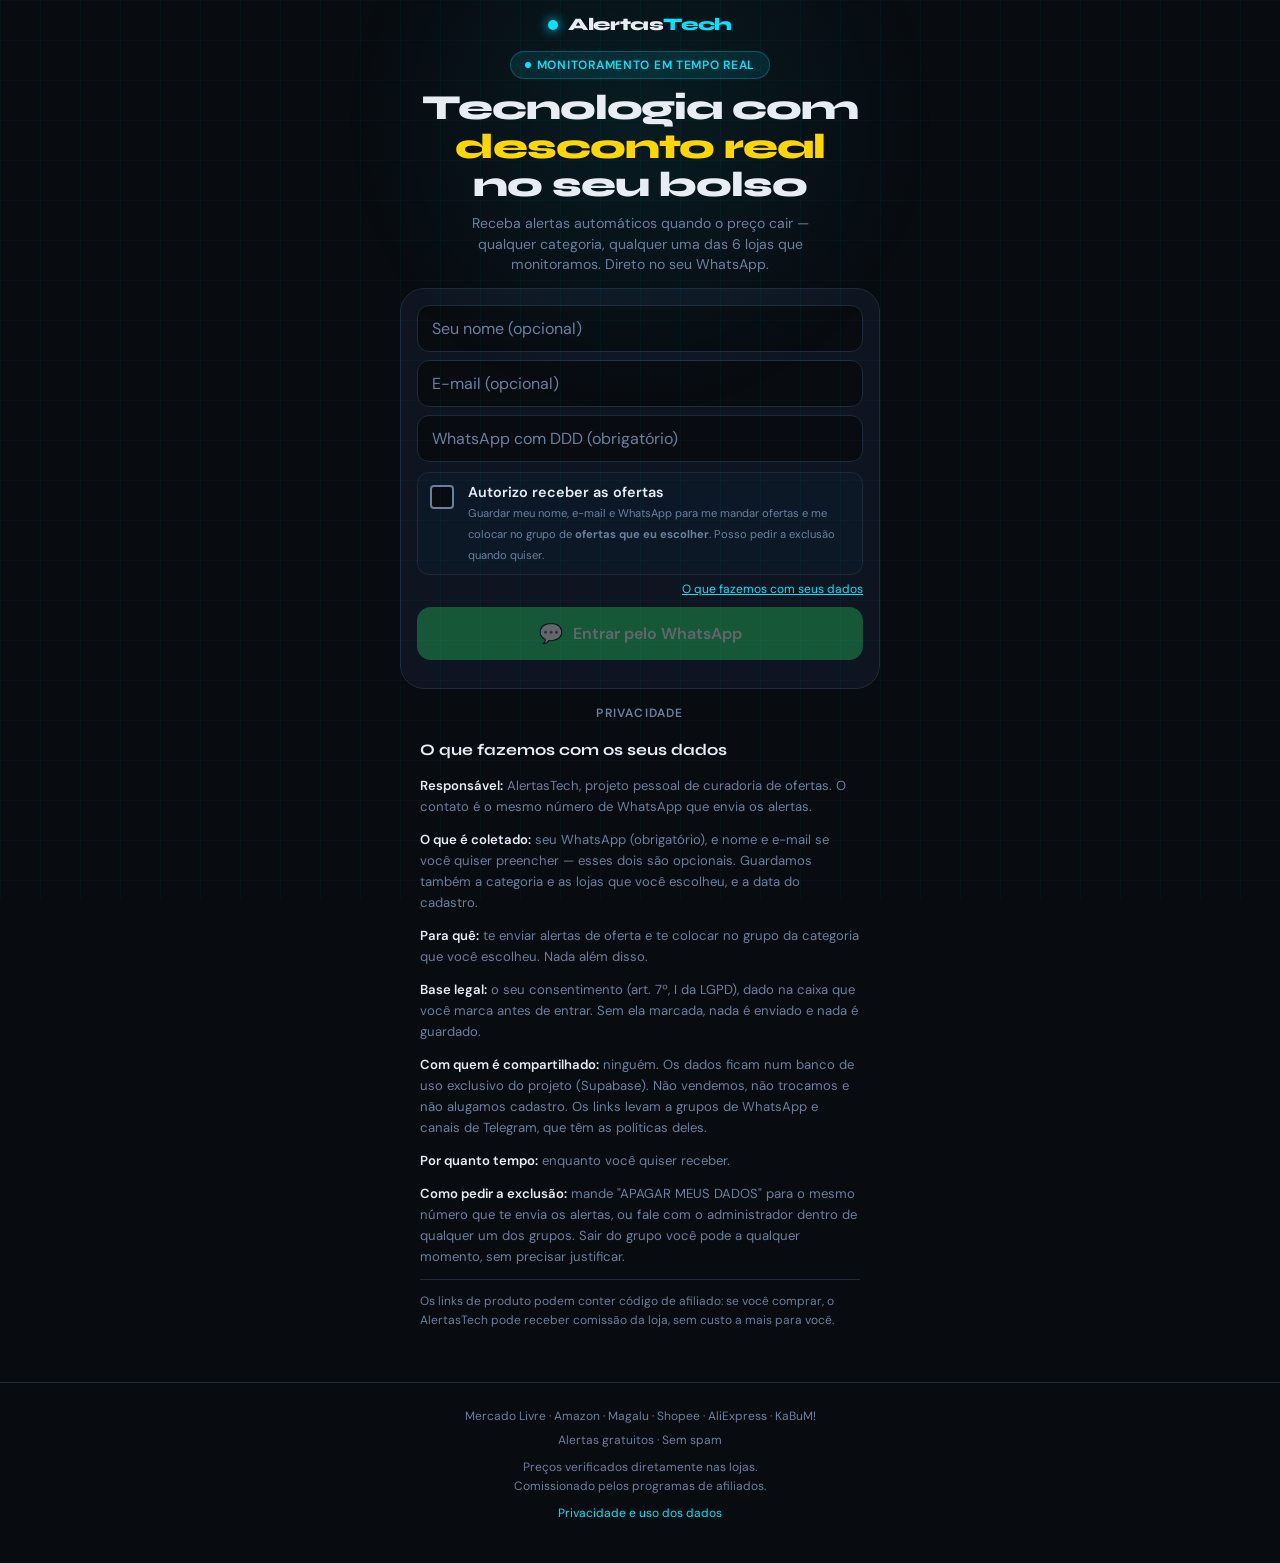
==== commit d45c9c49: "fix(landing): pagina direta abria congelada no celular; formulario compacto numa tela No Safari e no" ====
--- a/index.html
+++ b/index.html
@@ -70,6 +70,104 @@
   </div>
 </section>
 
+<!-- FORMULÁRIO — logo depois do título, dentro do <main>: aqui ele é a
+     página, não um popup. Até 23/09/2026 ficava depois do rodapé e, no
+     celular, a pessoa via título e rodapé antes de achar os campos. -->
+<div class="modal-overlay" id="modal" onclick="fecharModal(event)">
+  <div class="modal">
+    <div class="modal-handle"></div>
+    <div class="modal-cat">
+      <span class="modal-cat-emoji" id="modal-emoji">🔥</span>
+      <span class="modal-cat-name" id="modal-nome">Ofertas gerais</span>
+    </div>
+    <p class="modal-subtitle" id="modal-subtitle">Deixa seu contato e escolha de quais lojas quer receber alertas.</p>
+
+    <form id="lead-form" onsubmit="submeterLead(event)">
+      <input type="text" id="hp-field" name="website" tabindex="-1"
+        autocomplete="off" style="position:absolute;left:-9999px;opacity:0;height:0">
+
+      <div class="field-group">
+        <input type="text" id="lead-nome" placeholder="Seu nome (opcional)"
+          autocomplete="name" maxlength="60" oninput="checarCampos()">
+        <input type="email" id="lead-email" placeholder="E-mail (opcional)"
+          autocomplete="email" maxlength="100" oninput="checarCampos()">
+        <input type="tel" id="lead-tel" placeholder="WhatsApp com DDD (obrigatório)"
+          autocomplete="tel" required oninput="checarCampos()">
+      </div>
+
+      <div class="lojas-section" id="lojas-section">
+        <span class="lojas-label">De quais lojas quer alertas?</span>
+        <div class="lojas-grid">
+          <label class="loja-check ml">
+            <input type="checkbox" id="loja-ml" value="mercadolivre" checked onchange="checarCampos()">
+            <span class="loja-check-ui"></span>
+            <span class="loja-check-name">Mercado Livre</span>
+          </label>
+          <label class="loja-check amz">
+            <input type="checkbox" id="loja-amz" value="amazon" onchange="checarCampos()">
+            <span class="loja-check-ui"></span>
+            <span class="loja-check-name">Amazon</span>
+          </label>
+          <label class="loja-check mag">
+            <input type="checkbox" id="loja-mag" value="magalu" onchange="checarCampos()">
+            <span class="loja-check-ui"></span>
+            <span class="loja-check-name">Magalu</span>
+          </label>
+          <label class="loja-check shp">
+            <input type="checkbox" id="loja-shp" value="shopee" onchange="checarCampos()">
+            <span class="loja-check-ui"></span>
+            <span class="loja-check-name">Shopee</span>
+          </label>
+          <label class="loja-check ali">
+            <input type="checkbox" id="loja-ali" value="aliexpress" onchange="checarCampos()">
+            <span class="loja-check-ui"></span>
+            <span class="loja-check-name">AliExpress</span>
+          </label>
+          <label class="loja-check kbm">
+            <input type="checkbox" id="loja-kbm" value="kabum" onchange="checarCampos()">
+            <span class="loja-check-ui"></span>
+            <span class="loja-check-name">KaBuM!</span>
+          </label>
+        </div>
+      </div>
+
+      <label class="captcha-box consent-box">
+        <input type="checkbox" id="consent-check" onchange="marcarConsentimento()">
+        <span class="captcha-check-ui"></span>
+        <div class="captcha-text">
+          <span class="captcha-label-txt">Autorizo receber as ofertas</span>
+          <span class="captcha-sub">Guardar meu nome, e-mail e WhatsApp para me
+            mandar ofertas e me colocar no grupo de
+            <strong id="consent-cat">Ofertas gerais</strong>. Posso pedir a
+            exclusão quando quiser.</span>
+        </div>
+      </label>
+      <!-- Em aba nova de propósito: o modal cobre a página, e fechar o modal
+           para ler a política faria a pessoa preencher tudo de novo. -->
+      <p class="consent-link"><a href="#privacidade" target="_blank" rel="noopener">O que fazemos com seus dados</a></p>
+
+      <p id="form-erro" class="form-erro"></p>
+      <div class="modal-btns">
+        <button type="submit" class="btn btn-whatsapp" id="btn-whatsapp"
+          data-plat="wpp" disabled>
+          <span class="btn-icon">💬</span> Entrar pelo WhatsApp
+        </button>
+        <!-- O grupo "geral" não tem canal no Telegram (`telegram: null` no
+             grupos.json): o landing.js esconde o botão sozinho. -->
+        <button type="submit" class="btn btn-telegram" id="btn-telegram"
+          data-plat="tg" disabled>
+          <span class="btn-icon">✈️</span> Entrar pelo Telegram
+        </button>
+      </div>
+      <p id="tg-nota" class="tg-nota"></p>
+      <!-- Sem este aviso a página fingia sucesso quando o cadastro falhava. -->
+      <p id="form-aviso" class="form-aviso"></p>
+    </form>
+
+    <button class="modal-close" onclick="fecharModal()">Cancelar</button>
+  </div>
+</div>
+
 <!-- Mesmo padrão enxuto das páginas exclusivas: card oculto só existe pro
      auto-clique (ver landing.js), o formulário aparece direto embaixo do
      hero. -->
@@ -125,102 +223,6 @@
   <p style="margin-top:8px"><a href="#privacidade">Privacidade e uso dos dados</a></p>
 </footer>
 
-<!-- MODAL -->
-<div class="modal-overlay" id="modal" onclick="fecharModal(event)">
-  <div class="modal">
-    <div class="modal-handle"></div>
-    <div class="modal-cat">
-      <span class="modal-cat-emoji" id="modal-emoji">🔥</span>
-      <span class="modal-cat-name" id="modal-nome">Ofertas gerais</span>
-    </div>
-    <p class="modal-subtitle" id="modal-subtitle">Deixa seu contato e escolha de quais lojas quer receber alertas.</p>
-
-    <form id="lead-form" onsubmit="submeterLead(event)">
-      <input type="text" id="hp-field" name="website" tabindex="-1"
-        autocomplete="off" style="position:absolute;left:-9999px;opacity:0;height:0">
-
-      <div class="field-group">
-        <input type="text" id="lead-nome" placeholder="Seu nome (opcional)"
-          autocomplete="name" maxlength="60" oninput="checarCampos()">
-        <input type="email" id="lead-email" placeholder="E-mail (opcional)"
-          autocomplete="email" maxlength="100" oninput="checarCampos()">
-        <input type="tel" id="lead-tel" placeholder="WhatsApp com DDD (obrigatório)"
-          autocomplete="tel" required oninput="checarCampos()">
-      </div>
-
-      <div class="lojas-section" id="lojas-section">
-        <span class="lojas-label">De quais lojas quer alertas?</span>
-        <div class="lojas-grid">
-          <label class="loja-check ml">
-            <input type="checkbox" id="loja-ml" value="mercadolivre" checked onchange="checarCampos()">
-            <span class="loja-check-ui"></span>
-            <span class="loja-check-name">Mercado Livre</span>
-          </label>
-          <label class="loja-check amz">
-            <input type="checkbox" id="loja-amz" value="amazon" onchange="checarCampos()">
-            <span class="loja-check-ui"></span>
-            <span class="loja-check-name">Amazon</span>
-          </label>
-          <label class="loja-check mag">
-            <input type="checkbox" id="loja-mag" value="magalu" onchange="checarCampos()">
-            <span class="loja-check-ui"></span>
-            <span class="loja-check-name">Magalu</span>
-          </label>
-          <label class="loja-check shp">
-            <input type="checkbox" id="loja-shp" value="shopee" onchange="checarCampos()">
-            <span class="loja-check-ui"></span>
-            <span class="loja-check-name">Shopee</span>
-          </label>
-          <label class="loja-check ali">
-            <input type="checkbox" id="loja-ali" value="aliexpress" onchange="checarCampos()">
-            <span class="loja-check-ui"></span>
-            <span class="loja-check-name">AliExpress</span>
-          </label>
-          <label class="loja-check kbm">
-            <input type="checkbox" id="loja-kbm" value="kabum" onchange="checarCampos()">
-            <span class="loja-check-ui"></span>
-            <span class="loja-check-name">KaBuM!</span>
-          </label>
-        </div>
-      </div>
-
-      <label class="captcha-box consent-box">
-        <input type="checkbox" id="consent-check" onchange="marcarConsentimento()">
-        <span class="captcha-check-ui"></span>
-        <div class="captcha-text">
-          <span class="captcha-label-txt">Autorizo receber as ofertas</span>
-          <span class="captcha-sub">Guardar meu nome, e-mail e WhatsApp para me
-            mandar ofertas e me colocar no grupo de
-            <strong id="consent-cat">Ofertas gerais</strong>. Posso pedir a
-            exclusão quando quiser.</span>
-        </div>
-      </label>
-      <!-- Em aba nova de propósito: o modal cobre a página, e fechar o modal
-           para ler a política faria a pessoa preencher tudo de novo. -->
-      <p class="consent-link"><a href="#privacidade" target="_blank" rel="noopener">O que fazemos com seus dados</a></p>
-
-      <p id="form-erro" class="form-erro"></p>
-      <div class="modal-btns">
-        <button type="submit" class="btn btn-whatsapp" id="btn-whatsapp"
-          data-plat="wpp" disabled>
-          <span class="btn-icon">💬</span> Entrar pelo WhatsApp
-        </button>
-        <!-- O grupo "geral" não tem canal no Telegram (`telegram: null` no
-             grupos.json): o landing.js esconde o botão sozinho. -->
-        <button type="submit" class="btn btn-telegram" id="btn-telegram"
-          data-plat="tg" disabled>
-          <span class="btn-icon">✈️</span> Entrar pelo Telegram
-        </button>
-      </div>
-      <p id="tg-nota" class="tg-nota"></p>
-      <!-- Sem este aviso a página fingia sucesso quando o cadastro falhava. -->
-      <p id="form-aviso" class="form-aviso"></p>
-    </form>
-
-    <button class="modal-close" onclick="fecharModal()">Cancelar</button>
-  </div>
-</div>
-
 <script src="landing.js"></script>
 </body>
 </html>
--- a/landing.css
+++ b/landing.css
@@ -696,3 +696,37 @@
 body[data-auto-abrir] #modal .modal {
   animation: none; border-radius: 24px; max-width: 480px; margin: 0 auto; width: 100%;
 }
+
+/* Tudo numa tela de celular (pedido dele, 23/09/2026: "nome, e-mail,
+   telefone e um botão, compacto numa tela"). Em página sem grade o título
+   encolhe, as etiquetas de loja e o cabeçalho repetido do formulário somem
+   (o título já diz a categoria), e "Cancelar" sai — não há pra onde voltar. */
+body[data-auto-abrir] header { padding-top: 14px; }
+body[data-auto-abrir] .hero { padding: 16px 20px 0; }
+body[data-auto-abrir] .badge { margin-bottom: 10px; }
+body[data-auto-abrir] .hero h1 { font-size: clamp(1.5rem, 6.5vw, 2.2rem); margin-bottom: 8px; }
+body[data-auto-abrir] .hero p { font-size: .88rem; line-height: 1.45; margin-bottom: 14px; }
+body[data-auto-abrir] .lojas-hero,
+body[data-auto-abrir] #modal .modal-handle,
+body[data-auto-abrir] #modal .modal-cat,
+body[data-auto-abrir] #modal .modal-subtitle,
+body[data-auto-abrir] #modal .modal-close { display: none; }
+body[data-auto-abrir] #modal.modal-overlay { padding: 0 16px 16px; }
+body[data-auto-abrir] #modal .modal { padding: 16px 16px 18px; max-height: none; overflow: visible; }
+body[data-auto-abrir] .field-group { gap: 8px; margin-bottom: 10px; }
+body[data-auto-abrir] .field-group input { padding: 12px 14px; font-size: 16px; }
+body[data-auto-abrir] .captcha-box { padding: 10px 12px; margin-bottom: 6px; }
+body[data-auto-abrir] .consent-link { margin: 0 0 10px; }
+body[data-auto-abrir] .modal-btns { gap: 8px; }
+body[data-auto-abrir] .btn { padding: 14px 18px; }
+
+/* Navegador dentro do Instagram/Facebook/Telegram come ~150px com as barras
+   dele. Em tela baixa o subtítulo e a etiqueta saem pra o botão continuar
+   acima da dobra — o título já diz do que se trata. */
+body[data-auto-abrir] .form-erro:empty { display: none; }
+@media (max-height: 720px) {
+  body[data-auto-abrir] .badge,
+  body[data-auto-abrir] .hero p { display: none; }
+  body[data-auto-abrir] .hero h1 { font-size: clamp(1.35rem, 6vw, 1.8rem); margin-bottom: 12px; }
+  body[data-auto-abrir] .captcha-sub { font-size: .66rem; line-height: 1.35; }
+}
